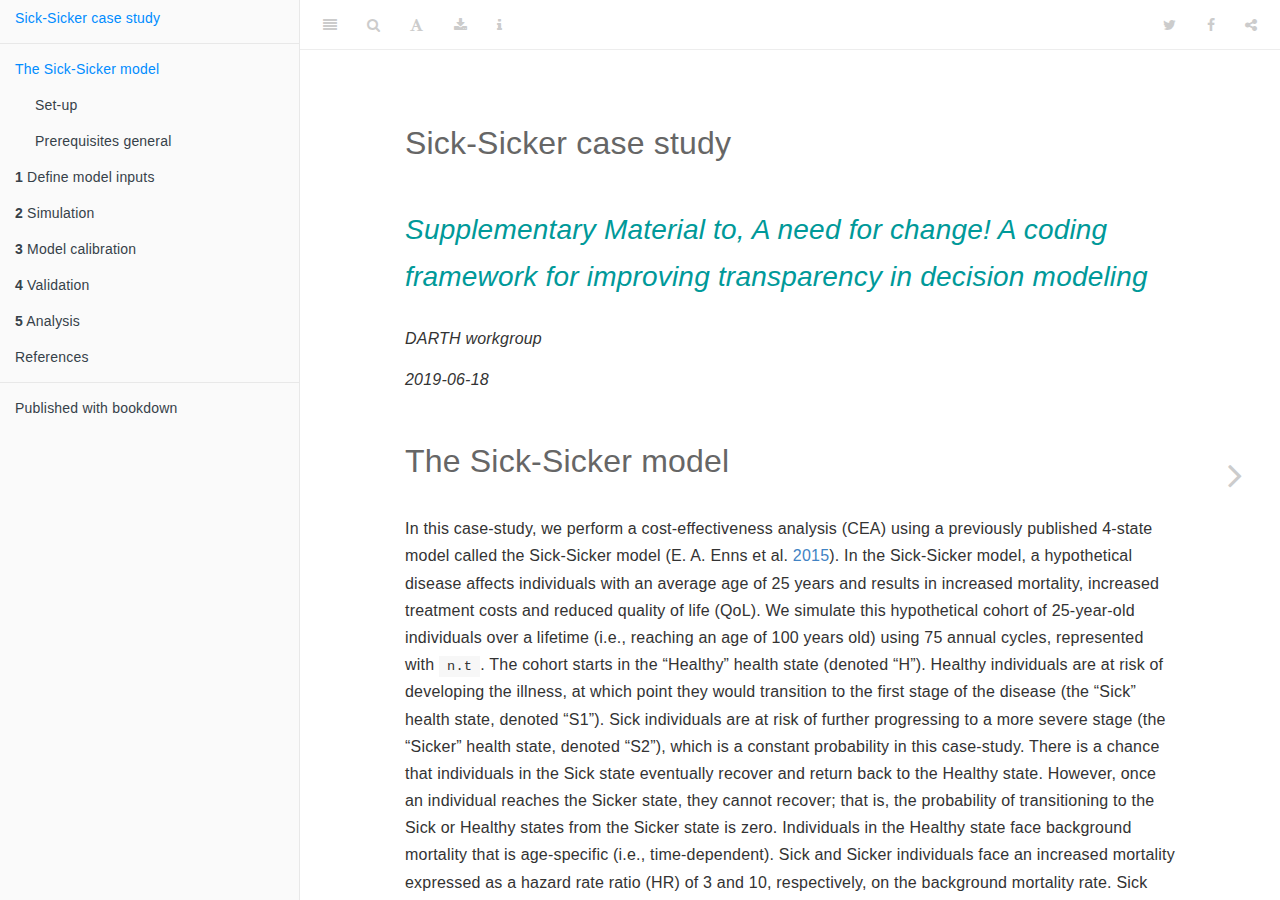
==== report/_book/index.html @ 34ab14c0 "Create a bookdown of the sick-sicker case example" ====
<!DOCTYPE html>
<html xmlns="http://www.w3.org/1999/xhtml" lang="" xml:lang="">
<head>

  <meta charset="utf-8" />
  <meta http-equiv="X-UA-Compatible" content="IE=edge" />
  <title>Sick-Sicker case study</title>
  <meta name="description" content="Sick-Sicker case study" />
  <meta name="generator" content="bookdown 0.11 and GitBook 2.6.7" />

  <meta property="og:title" content="Sick-Sicker case study" />
  <meta property="og:type" content="book" />
  
  
  
  

  <meta name="twitter:card" content="summary" />
  <meta name="twitter:title" content="Sick-Sicker case study" />
  
  
  

<meta name="author" content="DARTH workgroup" />


<meta name="date" content="2019-06-18" />

  <meta name="viewport" content="width=device-width, initial-scale=1" />
  <meta name="apple-mobile-web-app-capable" content="yes" />
  <meta name="apple-mobile-web-app-status-bar-style" content="black" />
  
  

<link rel="next" href="model.html">
<script src="libs/jquery-2.2.3/jquery.min.js"></script>
<link href="libs/gitbook-2.6.7/css/style.css" rel="stylesheet" />
<link href="libs/gitbook-2.6.7/css/plugin-table.css" rel="stylesheet" />
<link href="libs/gitbook-2.6.7/css/plugin-bookdown.css" rel="stylesheet" />
<link href="libs/gitbook-2.6.7/css/plugin-highlight.css" rel="stylesheet" />
<link href="libs/gitbook-2.6.7/css/plugin-search.css" rel="stylesheet" />
<link href="libs/gitbook-2.6.7/css/plugin-fontsettings.css" rel="stylesheet" />









<style type="text/css">
div.sourceCode { overflow-x: auto; }
table.sourceCode, tr.sourceCode, td.lineNumbers, td.sourceCode {
  margin: 0; padding: 0; vertical-align: baseline; border: none; }
table.sourceCode { width: 100%; line-height: 100%; }
td.lineNumbers { text-align: right; padding-right: 4px; padding-left: 4px; color: #aaaaaa; border-right: 1px solid #aaaaaa; }
td.sourceCode { padding-left: 5px; }
code > span.kw { color: #007020; font-weight: bold; } /* Keyword */
code > span.dt { color: #902000; } /* DataType */
code > span.dv { color: #40a070; } /* DecVal */
code > span.bn { color: #40a070; } /* BaseN */
code > span.fl { color: #40a070; } /* Float */
code > span.ch { color: #4070a0; } /* Char */
code > span.st { color: #4070a0; } /* String */
code > span.co { color: #60a0b0; font-style: italic; } /* Comment */
code > span.ot { color: #007020; } /* Other */
code > span.al { color: #ff0000; font-weight: bold; } /* Alert */
code > span.fu { color: #06287e; } /* Function */
code > span.er { color: #ff0000; font-weight: bold; } /* Error */
code > span.wa { color: #60a0b0; font-weight: bold; font-style: italic; } /* Warning */
code > span.cn { color: #880000; } /* Constant */
code > span.sc { color: #4070a0; } /* SpecialChar */
code > span.vs { color: #4070a0; } /* VerbatimString */
code > span.ss { color: #bb6688; } /* SpecialString */
code > span.im { } /* Import */
code > span.va { color: #19177c; } /* Variable */
code > span.cf { color: #007020; font-weight: bold; } /* ControlFlow */
code > span.op { color: #666666; } /* Operator */
code > span.bu { } /* BuiltIn */
code > span.ex { } /* Extension */
code > span.pp { color: #bc7a00; } /* Preprocessor */
code > span.at { color: #7d9029; } /* Attribute */
code > span.do { color: #ba2121; font-style: italic; } /* Documentation */
code > span.an { color: #60a0b0; font-weight: bold; font-style: italic; } /* Annotation */
code > span.cv { color: #60a0b0; font-weight: bold; font-style: italic; } /* CommentVar */
code > span.in { color: #60a0b0; font-weight: bold; font-style: italic; } /* Information */
</style>

<link rel="stylesheet" href="darth.css" type="text/css" />
</head>

<body>



  <div class="book without-animation with-summary font-size-2 font-family-1" data-basepath=".">

    <div class="book-summary">
      <nav role="navigation">

<ul class="summary">
<li><a href="./">Sick-Sicker case study</a></li>

<li class="divider"></li>
<li class="chapter" data-level="" data-path="index.html"><a href="index.html"><i class="fa fa-check"></i>The Sick-Sicker model</a><ul>
<li class="chapter" data-level="" data-path="index.html"><a href="index.html#set-up"><i class="fa fa-check"></i>Set-up</a></li>
<li class="chapter" data-level="" data-path="index.html"><a href="index.html#prerequisites-general"><i class="fa fa-check"></i>Prerequisites general</a></li>
</ul></li>
<li class="chapter" data-level="1" data-path="model.html"><a href="model.html"><i class="fa fa-check"></i><b>1</b> Define model inputs</a></li>
<li class="chapter" data-level="2" data-path="simulation.html"><a href="simulation.html"><i class="fa fa-check"></i><b>2</b> Simulation</a></li>
<li class="chapter" data-level="3" data-path="calibration.html"><a href="calibration.html"><i class="fa fa-check"></i><b>3</b> Model calibration</a></li>
<li class="chapter" data-level="4" data-path="validation.html"><a href="validation.html"><i class="fa fa-check"></i><b>4</b> Validation</a></li>
<li class="chapter" data-level="5" data-path="analysis.html"><a href="analysis.html"><i class="fa fa-check"></i><b>5</b> Analysis</a></li>
<li class="chapter" data-level="" data-path="references.html"><a href="references.html"><i class="fa fa-check"></i>References</a></li>
<li class="divider"></li>
<li><a href="https://github.com/rstudio/bookdown" target="blank">Published with bookdown</a></li>

</ul>

      </nav>
    </div>

    <div class="book-body">
      <div class="body-inner">
        <div class="book-header" role="navigation">
          <h1>
            <i class="fa fa-circle-o-notch fa-spin"></i><a href="./">Sick-Sicker case study</a>
          </h1>
        </div>

        <div class="page-wrapper" tabindex="-1" role="main">
          <div class="page-inner">

            <section class="normal" id="section-">
<div id="header">
<h1 class="title">Sick-Sicker case study</h1>
<h2 class="subtitle"><em>Supplementary Material to, A need for change! A coding framework for improving transparency in decision modeling</em></h2>
<p class="author"><em>DARTH workgroup</em></p>
<p class="date"><em>2019-06-18</em></p>
</div>
<div id="the-sick-sicker-model" class="section level1 unnumbered">
<h1>The Sick-Sicker model</h1>
<p>In this case-study, we perform a cost-effectiveness analysis (CEA) using a previously published 4-state model called the Sick-Sicker model <span class="citation">(E. A. Enns et al. <a href="#ref-Enns2015">2015</a>)</span>. In the Sick-Sicker model, a hypothetical disease affects individuals with an average age of 25 years and results in increased mortality, increased treatment costs and reduced quality of life (QoL). We simulate this hypothetical cohort of 25-year-old individuals over a lifetime (i.e., reaching an age of 100 years old) using 75 annual cycles, represented with <code>n.t</code>. The cohort starts in the “Healthy” health state (denoted “H”). Healthy individuals are at risk of developing the illness, at which point they would transition to the first stage of the disease (the “Sick” health state, denoted “S1”). Sick individuals are at risk of further progressing to a more severe stage (the “Sicker” health state, denoted “S2”), which is a constant probability in this case-study. There is a chance that individuals in the Sick state eventually recover and return back to the Healthy state. However, once an individual reaches the Sicker state, they cannot recover; that is, the probability of transitioning to the Sick or Healthy states from the Sicker state is zero. Individuals in the Healthy state face background mortality that is age-specific (i.e., time-dependent). Sick and Sicker individuals face an increased mortality expressed as a hazard rate ratio (HR) of 3 and 10, respectively, on the background mortality rate. Sick and Sicker individuals also experience increased health care costs and reduced QoL compared to healthy individuals. Once simulated individuals die, they transition to the “Dead” state (denoted “D”), where they remain. Figure  shows the state-transition diagram of the Sick-Sicker model. The evolution of the cohort is simulated in one-year discrete-time cycles. Both costs and quality-adjusted life years (QALYs) are discounted at an annual rate of 3%.</p>
<div class="figure">
<img src="figs/Sick-Sicker%20figure.png" alt="State-transition diagram of the Sick-Sicker model. Healthy individuals can get Sick, die or stay healthy. Sick individuals can recover, transitioning back to healthy, can die, or stay sick. Once individuals are Sicker, they stay Sicker until they die. " />
<p class="caption">State-transition diagram of the Sick-Sicker model. Healthy individuals can get Sick, die or stay healthy. Sick individuals can recover, transitioning back to healthy, can die, or stay sick. Once individuals are Sicker, they stay Sicker until they die. </p>
</div>
<p>Two alternative strategies exist for this hypothetical disease: a no-treatment and a treatment strategy. Under the treatment strategy, Sick and Sicker individuals receive treatment and continue doing so until they recover or die. The cost of the treatment is additional to the cost of being Sick or Sicker for one year. The treatment improves QoL for those individuals who are Sick but has no effect on the QoL of those who are sicker. To evaluate these two alternative strategies, we perform a CEA.</p>
<p>We assume that most of the parameters of the Sick-Sicker model and their uncertainty have been previously estimated and are known to the analyst. However, while we can identify those who are afflicted with the illness through obvious symptoms, we can not easily distinguish those in the Sick state from the those in the Sicker state. Thus, we can not directly estimate state-specific mortality hazard rate ratios, nor do we know the transition probability of progressing from Sick to Sicker. Therefore, we calibrate the model to different epidemiological data. We internally validated the calibrated model by comparing the predicted outputs from the model evaluated at the calibrated parameters against the calibration targets <span class="citation">(Eddy et al. <a href="#ref-Eddy2012">2012</a>, <span class="citation">Goldhaber-Fiebert, Stout, and Goldie (<a href="#ref-Goldhaber_Fiebert2010">2010</a>)</span>)</span>.</p>
<p>As part of the CEA, we conducted different deterministic sensitivity analysis (SA), including one-way and two-way SA, and tornado plots. To quantify the effect of parameter uncertainty on decision uncertainty, we conducted a probabilistic sensitivity analysis (PSA) and reported our uncertainty analysis results with a cost-effectiveness acceptability curve (CEAC), cost-effectiveness acceptability frontier (CEAF) and expected loss curves (ELC) <span class="citation">(Alarid-Escudero et al. <a href="#ref-Alarid-Escudero2019">2019</a>)</span>. We also conducted a value of information (VOI) analysis to determine whether potential future research is needed to reduce parameter uncertainty. All steps of the CEA will be described using the different components of the framework.</p>
<div id="set-up" class="section level2 unnumbered">
<h2>Set-up</h2>
<p>This report is a supplementary material meant to guide you through the <code>R</code> code of a fully functional decision model to showcase the framework described by the Decision Analysis in R for Technologies in Health (DARTH) workgroup in the manuscript <em>A need for change! A coding framework for improving transparency in decision modeling</em>. The code of this analysis can be downloaded from GitHub (<a href="https://github.com/DARTH-git/Decision-Modeling-Framework" class="uri">https://github.com/DARTH-git/Decision-Modeling-Framework</a>). We recommend downloading the case-study files as a single .zip file containing all directories. Unzip the folder and save to your desired directory. The framework is divided into different directories, described in Table 1, that could be accessed from the RStudio project <em>Decision-Modeling-Framework.Rproj</em>. In this framework, you will find multiple directories as described in Table 1 of the main manuscript. We refer to the directory names of this framework and scripts stored in these directories using <em>italic</em> style. This report is created with Markdown and is located in the <em>reports</em> directory of the framework. The figures for the case-study can be found in the <em>figs</em> directory, data required to conduct some of the analyses of the different components are in the <em>data</em> directory and the <code>R</code> scripts with functions, are located in the <em>functions</em> directory. The main <code>R</code> scripts that conduct the analyses of the different components of the framework are stored in the <code>R</code> directory. In this document we do not show all the <code>R</code> code we refer to. Therefore, it is important to follow along while reading this document. To make sure you have all the required packages needed to run all the code, first install all the required packages by running the <em>00_general-setup.R</em> script in the <code>R</code> directory.</p>
<div class="sourceCode"><pre class="sourceCode r"><code class="sourceCode r"><span class="kw">source</span>(<span class="st">&quot;R/app0_packages-setup.R&quot;</span>)</code></pre></div>
</div>
<div id="prerequisites-general" class="section level2 unnumbered">
<h2>Prerequisites general</h2>
<p>The book describing our Sick-Sicker case study is written in Markdown. More about books written in Markdown can be found on this website: <a href="https://bookdown.org/yihui/bookdown/" class="uri">https://bookdown.org/yihui/bookdown/</a>. When you like to generate the book yourself using Markdown you need to install the <code>bookdown</code> package from CRAN or Github:</p>
<div class="sourceCode"><pre class="sourceCode r"><code class="sourceCode r"><span class="kw">install.packages</span>(<span class="st">&quot;bookdown&quot;</span>)
<span class="co"># or the development version</span>
<span class="co"># devtools::install_github(&quot;rstudio/bookdown&quot;)</span></code></pre></div>
<p>To compile this example to PDF, you need XeLaTeX. You are recommended to install TinyTeX (which includes XeLaTeX): <a href="https://yihui.name/tinytex/" class="uri">https://yihui.name/tinytex/</a>.</p>
<div class="sourceCode"><pre class="sourceCode r"><code class="sourceCode r"><span class="co"># automatically create a bib database for R packages</span>
knitr<span class="op">::</span><span class="kw">write_bib</span>(<span class="kw">c</span>(
  <span class="kw">.packages</span>(), <span class="st">&#39;bookdown&#39;</span>, <span class="st">&#39;knitr&#39;</span>, <span class="st">&#39;rmarkdown&#39;</span>, <span class="st">&#39;dplyr&#39;</span>, <span class="st">&#39;truncnorm&#39;</span>, 
                           <span class="st">&#39;lhs&#39;</span>, <span class="st">&#39;IMIS&#39;</span>, <span class="st">&#39;matrixStats&#39;</span>,
                           <span class="st">&#39;plotrix&#39;</span>, <span class="st">&#39;psych&#39;</span>, <span class="st">&quot;survival&quot;</span>,
                           <span class="st">&quot;scatterplot3d&quot;</span>, <span class="st">&quot;reshape2&quot;</span>,
                           <span class="st">&quot;BiocManager&quot;</span>, <span class="st">&quot;devtools&quot;</span>,
                           <span class="st">&quot;shiny&quot;</span>, <span class="st">&quot;rstudioapi&quot;</span>, <span class="st">&#39;nlme&#39;</span>
), <span class="st">&#39;packages.bib&#39;</span>)</code></pre></div>

</div>
</div>
<h3>References</h3>
<div id="refs" class="references">
<div id="ref-Alarid-Escudero2019">
<p>Alarid-Escudero, F, EA. Enns, KM. Kuntz, TL. Michaud, and H Jalal. 2019. “‘Time Traveling Is Just Too Dangerous’ But Some Methods Are Worth Revisiting: The Advantages of Expected Loss Curves Over Cost-Effectiveness Acceptability Curves and Frontier.” <em>Value in Health</em> In Press.</p>
</div>
<div id="ref-Eddy2012">
<p>Eddy, David M., William Hollingworth, J. Jaime Caro, Joel Tsevat, Kathryn M. McDonald, and John B. Wong. 2012. “Model transparency and validation: A report of the ISPOR-SMDM modeling good research practices task force-7.” <em>Medical Decision Making</em> 32 (5): 733–43. doi:<a href="https://doi.org/10.1177/0272989X12454579">10.1177/0272989X12454579</a>.</p>
</div>
<div id="ref-Enns2015">
<p>Enns, E A, L E Cipriano, C T Simons, and C Y Kong. 2015. “Identifying Best-Fitting Inputs in Health-Economic Model Calibration: A Pareto Frontier Approach.” <em>Medical Decision Making</em> 35 (2): 170–82. doi:<a href="https://doi.org/10.1177/0272989X14528382">10.1177/0272989X14528382</a>.</p>
</div>
<div id="ref-Goldhaber_Fiebert2010">
<p>Goldhaber-Fiebert, JD, NK Stout, and SJ Goldie. 2010. “Empirically evaluating decision-analytic models.” <em>Value in Health</em> 13 (5): 667–74. doi:<a href="https://doi.org/10.1111/j.1524-4733.2010.00698.x">10.1111/j.1524-4733.2010.00698.x</a>.</p>
</div>
</div>
            </section>

          </div>
        </div>
      </div>

<a href="model.html" class="navigation navigation-next navigation-unique" aria-label="Next page"><i class="fa fa-angle-right"></i></a>
    </div>
  </div>
<script src="libs/gitbook-2.6.7/js/app.min.js"></script>
<script src="libs/gitbook-2.6.7/js/lunr.js"></script>
<script src="libs/gitbook-2.6.7/js/plugin-search.js"></script>
<script src="libs/gitbook-2.6.7/js/plugin-sharing.js"></script>
<script src="libs/gitbook-2.6.7/js/plugin-fontsettings.js"></script>
<script src="libs/gitbook-2.6.7/js/plugin-bookdown.js"></script>
<script src="libs/gitbook-2.6.7/js/jquery.highlight.js"></script>
<script>
gitbook.require(["gitbook"], function(gitbook) {
gitbook.start({
"sharing": {
"github": false,
"facebook": true,
"twitter": true,
"google": false,
"linkedin": false,
"weibo": false,
"instapaper": false,
"vk": false,
"all": ["facebook", "google", "twitter", "linkedin", "weibo", "instapaper"]
},
"fontsettings": {
"theme": "white",
"family": "sans",
"size": 2
},
"edit": {
"link": null,
"text": null
},
"history": {
"link": null,
"text": null
},
"download": ["Framework.pdf", "Framework.epub"],
"toc": {
"collapse": "subsection"
}
});
});
</script>

</body>

</html>
---- report/_book/libs/gitbook-2.6.7/css/style.css ----
/*! normalize.css v2.1.0 | MIT License | git.io/normalize */img,legend{border:0}*,.fa{-webkit-font-smoothing:antialiased}.fa-ul>li,sub,sup{position:relative}.book .book-body .page-wrapper .page-inner section.normal hr:after,.book-langs-index .inner .languages:after,.buttons:after,.dropdown-menu .buttons:after{clear:both}body,html{-ms-text-size-adjust:100%;-webkit-text-size-adjust:100%}article,aside,details,figcaption,figure,footer,header,hgroup,main,nav,section,summary{display:block}audio,canvas,video{display:inline-block}.hidden,[hidden]{display:none}audio:not([controls]){display:none;height:0}html{font-family:sans-serif}body,figure{margin:0}a:focus{outline:dotted thin}a:active,a:hover{outline:0}h1{font-size:2em;margin:.67em 0}abbr[title]{border-bottom:1px dotted}b,strong{font-weight:700}dfn{font-style:italic}hr{-moz-box-sizing:content-box;box-sizing:content-box;height:0}mark{background:#ff0;color:#000}code,kbd,pre,samp{font-family:monospace,serif;font-size:1em}pre{white-space:pre-wrap}q{quotes:"\201C" "\201D" "\2018" "\2019"}small{font-size:80%}sub,sup{font-size:75%;line-height:0;vertical-align:baseline}sup{top:-.5em}sub{bottom:-.25em}svg:not(:root){overflow:hidden}fieldset{border:1px solid silver;margin:0 2px;padding:.35em .625em .75em}legend{padding:0}button,input,select,textarea{font-family:inherit;font-size:100%;margin:0}button,input{line-height:normal}button,select{text-transform:none}button,html input[type=button],input[type=reset],input[type=submit]{-webkit-appearance:button;cursor:pointer}button[disabled],html input[disabled]{cursor:default}input[type=checkbox],input[type=radio]{box-sizing:border-box;padding:0}input[type=search]{-webkit-appearance:textfield;-moz-box-sizing:content-box;-webkit-box-sizing:content-box;box-sizing:content-box}input[type=search]::-webkit-search-cancel-button{margin-right:10px;}button::-moz-focus-inner,input::-moz-focus-inner{border:0;padding:0}textarea{overflow:auto;vertical-align:top}table{border-collapse:collapse;border-spacing:0}/*!
 * Preboot v2
 *
 * Open sourced under MIT license by @mdo.
 * Some variables and mixins from Bootstrap (Apache 2 license).
 */.link-inherit,.link-inherit:focus,.link-inherit:hover{color:inherit}.fa,.fa-stack{display:inline-block}/*!
 *  Font Awesome 4.1.0 by @davegandy - http://fontawesome.io - @fontawesome
 *  License - http://fontawesome.io/license (Font: SIL OFL 1.1, CSS: MIT License)
 */@font-face{font-family:FontAwesome;src:url(./fontawesome/fontawesome-webfont.ttf?v=4.1.0) format('truetype');font-weight:400;font-style:normal}.fa{font-family:FontAwesome;font-style:normal;font-weight:400;line-height:1;-moz-osx-font-smoothing:grayscale}.book .book-header,.book .book-summary{font-family:"Helvetica Neue",Helvetica,Arial,sans-serif}.fa-lg{font-size:1.33333333em;line-height:.75em;vertical-align:-15%}.fa-2x{font-size:2em}.fa-3x{font-size:3em}.fa-4x{font-size:4em}.fa-5x{font-size:5em}.fa-fw{width:1.28571429em;text-align:center}.fa-ul{padding-left:0;margin-left:2.14285714em;list-style-type:none}.fa-li{position:absolute;left:-2.14285714em;width:2.14285714em;top:.14285714em;text-align:center}.fa-li.fa-lg{left:-1.85714286em}.fa-border{padding:.2em .25em .15em;border:.08em solid #eee;border-radius:.1em}.pull-right{float:right}.pull-left{float:left}.fa.pull-left{margin-right:.3em}.fa.pull-right{margin-left:.3em}.fa-spin{-webkit-animation:spin 2s infinite linear;-moz-animation:spin 2s infinite linear;-o-animation:spin 2s infinite linear;animation:spin 2s infinite linear}@-moz-keyframes spin{0%{-moz-transform:rotate(0)}100%{-moz-transform:rotate(359deg)}}@-webkit-keyframes spin{0%{-webkit-transform:rotate(0)}100%{-webkit-transform:rotate(359deg)}}@-o-keyframes spin{0%{-o-transform:rotate(0)}100%{-o-transform:rotate(359deg)}}@keyframes spin{0%{-webkit-transform:rotate(0);transform:rotate(0)}100%{-webkit-transform:rotate(359deg);transform:rotate(359deg)}}.fa-rotate-90{filter:progid:DXImageTransform.Microsoft.BasicImage(rotation=1);-webkit-transform:rotate(90deg);-moz-transform:rotate(90deg);-ms-transform:rotate(90deg);-o-transform:rotate(90deg);transform:rotate(90deg)}.fa-rotate-180{filter:progid:DXImageTransform.Microsoft.BasicImage(rotation=2);-webkit-transform:rotate(180deg);-moz-transform:rotate(180deg);-ms-transform:rotate(180deg);-o-transform:rotate(180deg);transform:rotate(180deg)}.fa-rotate-270{filter:progid:DXImageTransform.Microsoft.BasicImage(rotation=3);-webkit-transform:rotate(270deg);-moz-transform:rotate(270deg);-ms-transform:rotate(270deg);-o-transform:rotate(270deg);transform:rotate(270deg)}.fa-flip-horizontal{filter:progid:DXImageTransform.Microsoft.BasicImage(rotation=0, mirror=1);-webkit-transform:scale(-1,1);-moz-transform:scale(-1,1);-ms-transform:scale(-1,1);-o-transform:scale(-1,1);transform:scale(-1,1)}.fa-flip-vertical{filter:progid:DXImageTransform.Microsoft.BasicImage(rotation=2, mirror=1);-webkit-transform:scale(1,-1);-moz-transform:scale(1,-1);-ms-transform:scale(1,-1);-o-transform:scale(1,-1);transform:scale(1,-1)}.fa-stack{position:relative;width:2em;height:2em;line-height:2em;vertical-align:middle}.fa-stack-1x,.fa-stack-2x{position:absolute;left:0;width:100%;text-align:center}.fa-stack-1x{line-height:inherit}.fa-stack-2x{font-size:2em}.fa-inverse{color:#fff}.fa-glass:before{content:"\f000"}.fa-music:before{content:"\f001"}.fa-search:before{content:"\f002"}.fa-envelope-o:before{content:"\f003"}.fa-heart:before{content:"\f004"}.fa-star:before{content:"\f005"}.fa-star-o:before{content:"\f006"}.fa-user:before{content:"\f007"}.fa-film:before{content:"\f008"}.fa-th-large:before{content:"\f009"}.fa-th:before{content:"\f00a"}.fa-th-list:before{content:"\f00b"}.fa-check:before{content:"\f00c"}.fa-times:before{content:"\f00d"}.fa-search-plus:before{content:"\f00e"}.fa-search-minus:before{content:"\f010"}.fa-power-off:before{content:"\f011"}.fa-signal:before{content:"\f012"}.fa-cog:before,.fa-gear:before{content:"\f013"}.fa-trash-o:before{content:"\f014"}.fa-home:before{content:"\f015"}.fa-file-o:before{content:"\f016"}.fa-clock-o:before{content:"\f017"}.fa-road:before{content:"\f018"}.fa-download:before{content:"\f019"}.fa-arrow-circle-o-down:before{content:"\f01a"}.fa-arrow-circle-o-up:before{content:"\f01b"}.fa-inbox:before{content:"\f01c"}.fa-play-circle-o:before{content:"\f01d"}.fa-repeat:before,.fa-rotate-right:before{content:"\f01e"}.fa-refresh:before{content:"\f021"}.fa-list-alt:before{content:"\f022"}.fa-lock:before{content:"\f023"}.fa-flag:before{content:"\f024"}.fa-headphones:before{content:"\f025"}.fa-volume-off:before{content:"\f026"}.fa-volume-down:before{content:"\f027"}.fa-volume-up:before{content:"\f028"}.fa-qrcode:before{content:"\f029"}.fa-barcode:before{content:"\f02a"}.fa-tag:before{content:"\f02b"}.fa-tags:before{content:"\f02c"}.fa-book:before{content:"\f02d"}.fa-bookmark:before{content:"\f02e"}.fa-print:before{content:"\f02f"}.fa-camera:before{content:"\f030"}.fa-font:before{content:"\f031"}.fa-bold:before{content:"\f032"}.fa-italic:before{content:"\f033"}.fa-text-height:before{content:"\f034"}.fa-text-width:before{content:"\f035"}.fa-align-left:before{content:"\f036"}.fa-align-center:before{content:"\f037"}.fa-align-right:before{content:"\f038"}.fa-align-justify:before{content:"\f039"}.fa-list:before{content:"\f03a"}.fa-dedent:before,.fa-outdent:before{content:"\f03b"}.fa-indent:before{content:"\f03c"}.fa-video-camera:before{content:"\f03d"}.fa-image:before,.fa-photo:before,.fa-picture-o:before{content:"\f03e"}.fa-pencil:before{content:"\f040"}.fa-map-marker:before{content:"\f041"}.fa-adjust:before{content:"\f042"}.fa-tint:before{content:"\f043"}.fa-edit:before,.fa-pencil-square-o:before{content:"\f044"}.fa-share-square-o:before{content:"\f045"}.fa-check-square-o:before{content:"\f046"}.fa-arrows:before{content:"\f047"}.fa-step-backward:before{content:"\f048"}.fa-fast-backward:before{content:"\f049"}.fa-backward:before{content:"\f04a"}.fa-play:before{content:"\f04b"}.fa-pause:before{content:"\f04c"}.fa-stop:before{content:"\f04d"}.fa-forward:before{content:"\f04e"}.fa-fast-forward:before{content:"\f050"}.fa-step-forward:before{content:"\f051"}.fa-eject:before{content:"\f052"}.fa-chevron-left:before{content:"\f053"}.fa-chevron-right:before{content:"\f054"}.fa-plus-circle:before{content:"\f055"}.fa-minus-circle:before{content:"\f056"}.fa-times-circle:before{content:"\f057"}.fa-check-circle:before{content:"\f058"}.fa-question-circle:before{content:"\f059"}.fa-info-circle:before{content:"\f05a"}.fa-crosshairs:before{content:"\f05b"}.fa-times-circle-o:before{content:"\f05c"}.fa-check-circle-o:before{content:"\f05d"}.fa-ban:before{content:"\f05e"}.fa-arrow-left:before{content:"\f060"}.fa-arrow-right:before{content:"\f061"}.fa-arrow-up:before{content:"\f062"}.fa-arrow-down:before{content:"\f063"}.fa-mail-forward:before,.fa-share:before{content:"\f064"}.fa-expand:before{content:"\f065"}.fa-compress:before{content:"\f066"}.fa-plus:before{content:"\f067"}.fa-minus:before{content:"\f068"}.fa-asterisk:before{content:"\f069"}.fa-exclamation-circle:before{content:"\f06a"}.fa-gift:before{content:"\f06b"}.fa-leaf:before{content:"\f06c"}.fa-fire:before{content:"\f06d"}.fa-eye:before{content:"\f06e"}.fa-eye-slash:before{content:"\f070"}.fa-exclamation-triangle:before,.fa-warning:before{content:"\f071"}.fa-plane:before{content:"\f072"}.fa-calendar:before{content:"\f073"}.fa-random:before{content:"\f074"}.fa-comment:before{content:"\f075"}.fa-magnet:before{content:"\f076"}.fa-chevron-up:before{content:"\f077"}.fa-chevron-down:before{content:"\f078"}.fa-retweet:before{content:"\f079"}.fa-shopping-cart:before{content:"\f07a"}.fa-folder:before{content:"\f07b"}.fa-folder-open:before{content:"\f07c"}.fa-arrows-v:before{content:"\f07d"}.fa-arrows-h:before{content:"\f07e"}.fa-bar-chart-o:before{content:"\f080"}.fa-twitter-square:before{content:"\f081"}.fa-facebook-square:before{content:"\f082"}.fa-camera-retro:before{content:"\f083"}.fa-key:before{content:"\f084"}.fa-cogs:before,.fa-gears:before{content:"\f085"}.fa-comments:before{content:"\f086"}.fa-thumbs-o-up:before{content:"\f087"}.fa-thumbs-o-down:before{content:"\f088"}.fa-star-half:before{content:"\f089"}.fa-heart-o:before{content:"\f08a"}.fa-sign-out:before{content:"\f08b"}.fa-linkedin-square:before{content:"\f08c"}.fa-thumb-tack:before{content:"\f08d"}.fa-external-link:before{content:"\f08e"}.fa-sign-in:before{content:"\f090"}.fa-trophy:before{content:"\f091"}.fa-github-square:before{content:"\f092"}.fa-upload:before{content:"\f093"}.fa-lemon-o:before{content:"\f094"}.fa-phone:before{content:"\f095"}.fa-square-o:before{content:"\f096"}.fa-bookmark-o:before{content:"\f097"}.fa-phone-square:before{content:"\f098"}.fa-twitter:before{content:"\f099"}.fa-facebook:before{content:"\f09a"}.fa-github:before{content:"\f09b"}.fa-unlock:before{content:"\f09c"}.fa-credit-card:before{content:"\f09d"}.fa-rss:before{content:"\f09e"}.fa-hdd-o:before{content:"\f0a0"}.fa-bullhorn:before{content:"\f0a1"}.fa-bell:before{content:"\f0f3"}.fa-certificate:before{content:"\f0a3"}.fa-hand-o-right:before{content:"\f0a4"}.fa-hand-o-left:before{content:"\f0a5"}.fa-hand-o-up:before{content:"\f0a6"}.fa-hand-o-down:before{content:"\f0a7"}.fa-arrow-circle-left:before{content:"\f0a8"}.fa-arrow-circle-right:before{content:"\f0a9"}.fa-arrow-circle-up:before{content:"\f0aa"}.fa-arrow-circle-down:before{content:"\f0ab"}.fa-globe:before{content:"\f0ac"}.fa-wrench:before{content:"\f0ad"}.fa-tasks:before{content:"\f0ae"}.fa-filter:before{content:"\f0b0"}.fa-briefcase:before{content:"\f0b1"}.fa-arrows-alt:before{content:"\f0b2"}.fa-group:before,.fa-users:before{content:"\f0c0"}.fa-chain:before,.fa-link:before{content:"\f0c1"}.fa-cloud:before{content:"\f0c2"}.fa-flask:before{content:"\f0c3"}.fa-cut:before,.fa-scissors:before{content:"\f0c4"}.fa-copy:before,.fa-files-o:before{content:"\f0c5"}.fa-paperclip:before{content:"\f0c6"}.fa-floppy-o:before,.fa-save:before{content:"\f0c7"}.fa-square:before{content:"\f0c8"}.fa-bars:before,.fa-navicon:before,.fa-reorder:before{content:"\f0c9"}.fa-list-ul:before{content:"\f0ca"}.fa-list-ol:before{content:"\f0cb"}.fa-strikethrough:before{content:"\f0cc"}.fa-underline:before{content:"\f0cd"}.fa-table:before{content:"\f0ce"}.fa-magic:before{content:"\f0d0"}.fa-truck:before{content:"\f0d1"}.fa-pinterest:before{content:"\f0d2"}.fa-pinterest-square:before{content:"\f0d3"}.fa-google-plus-square:before{content:"\f0d4"}.fa-google-plus:before{content:"\f0d5"}.fa-money:before{content:"\f0d6"}.fa-caret-down:before{content:"\f0d7"}.fa-caret-up:before{content:"\f0d8"}.fa-caret-left:before{content:"\f0d9"}.fa-caret-right:before{content:"\f0da"}.fa-columns:before{content:"\f0db"}.fa-sort:before,.fa-unsorted:before{content:"\f0dc"}.fa-sort-desc:before,.fa-sort-down:before{content:"\f0dd"}.fa-sort-asc:before,.fa-sort-up:before{content:"\f0de"}.fa-envelope:before{content:"\f0e0"}.fa-linkedin:before{content:"\f0e1"}.fa-rotate-left:before,.fa-undo:before{content:"\f0e2"}.fa-gavel:before,.fa-legal:before{content:"\f0e3"}.fa-dashboard:before,.fa-tachometer:before{content:"\f0e4"}.fa-comment-o:before{content:"\f0e5"}.fa-comments-o:before{content:"\f0e6"}.fa-bolt:before,.fa-flash:before{content:"\f0e7"}.fa-sitemap:before{content:"\f0e8"}.fa-umbrella:before{content:"\f0e9"}.fa-clipboard:before,.fa-paste:before{content:"\f0ea"}.fa-lightbulb-o:before{content:"\f0eb"}.fa-exchange:before{content:"\f0ec"}.fa-cloud-download:before{content:"\f0ed"}.fa-cloud-upload:before{content:"\f0ee"}.fa-user-md:before{content:"\f0f0"}.fa-stethoscope:before{content:"\f0f1"}.fa-suitcase:before{content:"\f0f2"}.fa-bell-o:before{content:"\f0a2"}.fa-coffee:before{content:"\f0f4"}.fa-cutlery:before{content:"\f0f5"}.fa-file-text-o:before{content:"\f0f6"}.fa-building-o:before{content:"\f0f7"}.fa-hospital-o:before{content:"\f0f8"}.fa-ambulance:before{content:"\f0f9"}.fa-medkit:before{content:"\f0fa"}.fa-fighter-jet:before{content:"\f0fb"}.fa-beer:before{content:"\f0fc"}.fa-h-square:before{content:"\f0fd"}.fa-plus-square:before{content:"\f0fe"}.fa-angle-double-left:before{content:"\f100"}.fa-angle-double-right:before{content:"\f101"}.fa-angle-double-up:before{content:"\f102"}.fa-angle-double-down:before{content:"\f103"}.fa-angle-left:before{content:"\f104"}.fa-angle-right:before{content:"\f105"}.fa-angle-up:before{content:"\f106"}.fa-angle-down:before{content:"\f107"}.fa-desktop:before{content:"\f108"}.fa-laptop:before{content:"\f109"}.fa-tablet:before{content:"\f10a"}.fa-mobile-phone:before,.fa-mobile:before{content:"\f10b"}.fa-circle-o:before{content:"\f10c"}.fa-quote-left:before{content:"\f10d"}.fa-quote-right:before{content:"\f10e"}.fa-spinner:before{content:"\f110"}.fa-circle:before{content:"\f111"}.fa-mail-reply:before,.fa-reply:before{content:"\f112"}.fa-github-alt:before{content:"\f113"}.fa-folder-o:before{content:"\f114"}.fa-folder-open-o:before{content:"\f115"}.fa-smile-o:before{content:"\f118"}.fa-frown-o:before{content:"\f119"}.fa-meh-o:before{content:"\f11a"}.fa-gamepad:before{content:"\f11b"}.fa-keyboard-o:before{content:"\f11c"}.fa-flag-o:before{content:"\f11d"}.fa-flag-checkered:before{content:"\f11e"}.fa-terminal:before{content:"\f120"}.fa-code:before{content:"\f121"}.fa-mail-reply-all:before,.fa-reply-all:before{content:"\f122"}.fa-star-half-empty:before,.fa-star-half-full:before,.fa-star-half-o:before{content:"\f123"}.fa-location-arrow:before{content:"\f124"}.fa-crop:before{content:"\f125"}.fa-code-fork:before{content:"\f126"}.fa-chain-broken:before,.fa-unlink:before{content:"\f127"}.fa-question:before{content:"\f128"}.fa-info:before{content:"\f129"}.fa-exclamation:before{content:"\f12a"}.fa-superscript:before{content:"\f12b"}.fa-subscript:before{content:"\f12c"}.fa-eraser:before{content:"\f12d"}.fa-puzzle-piece:before{content:"\f12e"}.fa-microphone:before{content:"\f130"}.fa-microphone-slash:before{content:"\f131"}.fa-shield:before{content:"\f132"}.fa-calendar-o:before{content:"\f133"}.fa-fire-extinguisher:before{content:"\f134"}.fa-rocket:before{content:"\f135"}.fa-maxcdn:before{content:"\f136"}.fa-chevron-circle-left:before{content:"\f137"}.fa-chevron-circle-right:before{content:"\f138"}.fa-chevron-circle-up:before{content:"\f139"}.fa-chevron-circle-down:before{content:"\f13a"}.fa-html5:before{content:"\f13b"}.fa-css3:before{content:"\f13c"}.fa-anchor:before{content:"\f13d"}.fa-unlock-alt:before{content:"\f13e"}.fa-bullseye:before{content:"\f140"}.fa-ellipsis-h:before{content:"\f141"}.fa-ellipsis-v:before{content:"\f142"}.fa-rss-square:before{content:"\f143"}.fa-play-circle:before{content:"\f144"}.fa-ticket:before{content:"\f145"}.fa-minus-square:before{content:"\f146"}.fa-minus-square-o:before{content:"\f147"}.fa-level-up:before{content:"\f148"}.fa-level-down:before{content:"\f149"}.fa-check-square:before{content:"\f14a"}.fa-pencil-square:before{content:"\f14b"}.fa-external-link-square:before{content:"\f14c"}.fa-share-square:before{content:"\f14d"}.fa-compass:before{content:"\f14e"}.fa-caret-square-o-down:before,.fa-toggle-down:before{content:"\f150"}.fa-caret-square-o-up:before,.fa-toggle-up:before{content:"\f151"}.fa-caret-square-o-right:before,.fa-toggle-right:before{content:"\f152"}.fa-eur:before,.fa-euro:before{content:"\f153"}.fa-gbp:before{content:"\f154"}.fa-dollar:before,.fa-usd:before{content:"\f155"}.fa-inr:before,.fa-rupee:before{content:"\f156"}.fa-cny:before,.fa-jpy:before,.fa-rmb:before,.fa-yen:before{content:"\f157"}.fa-rouble:before,.fa-rub:before,.fa-ruble:before{content:"\f158"}.fa-krw:before,.fa-won:before{content:"\f159"}.fa-bitcoin:before,.fa-btc:before{content:"\f15a"}.fa-file:before{content:"\f15b"}.fa-file-text:before{content:"\f15c"}.fa-sort-alpha-asc:before{content:"\f15d"}.fa-sort-alpha-desc:before{content:"\f15e"}.fa-sort-amount-asc:before{content:"\f160"}.fa-sort-amount-desc:before{content:"\f161"}.fa-sort-numeric-asc:before{content:"\f162"}.fa-sort-numeric-desc:before{content:"\f163"}.fa-thumbs-up:before{content:"\f164"}.fa-thumbs-down:before{content:"\f165"}.fa-youtube-square:before{content:"\f166"}.fa-youtube:before{content:"\f167"}.fa-xing:before{content:"\f168"}.fa-xing-square:before{content:"\f169"}.fa-youtube-play:before{content:"\f16a"}.fa-dropbox:before{content:"\f16b"}.fa-stack-overflow:before{content:"\f16c"}.fa-instagram:before{content:"\f16d"}.fa-flickr:before{content:"\f16e"}.fa-adn:before{content:"\f170"}.fa-bitbucket:before{content:"\f171"}.fa-bitbucket-square:before{content:"\f172"}.fa-tumblr:before{content:"\f173"}.fa-tumblr-square:before{content:"\f174"}.fa-long-arrow-down:before{content:"\f175"}.fa-long-arrow-up:before{content:"\f176"}.fa-long-arrow-left:before{content:"\f177"}.fa-long-arrow-right:before{content:"\f178"}.fa-apple:before{content:"\f179"}.fa-windows:before{content:"\f17a"}.fa-android:before{content:"\f17b"}.fa-linux:before{content:"\f17c"}.fa-dribbble:before{content:"\f17d"}.fa-skype:before{content:"\f17e"}.fa-foursquare:before{content:"\f180"}.fa-trello:before{content:"\f181"}.fa-female:before{content:"\f182"}.fa-male:before{content:"\f183"}.fa-gittip:before{content:"\f184"}.fa-sun-o:before{content:"\f185"}.fa-moon-o:before{content:"\f186"}.fa-archive:before{content:"\f187"}.fa-bug:before{content:"\f188"}.fa-vk:before{content:"\f189"}.fa-weibo:before{content:"\f18a"}.fa-renren:before{content:"\f18b"}.fa-pagelines:before{content:"\f18c"}.fa-stack-exchange:before{content:"\f18d"}.fa-arrow-circle-o-right:before{content:"\f18e"}.fa-arrow-circle-o-left:before{content:"\f190"}.fa-caret-square-o-left:before,.fa-toggle-left:before{content:"\f191"}.fa-dot-circle-o:before{content:"\f192"}.fa-wheelchair:before{content:"\f193"}.fa-vimeo-square:before{content:"\f194"}.fa-try:before,.fa-turkish-lira:before{content:"\f195"}.fa-plus-square-o:before{content:"\f196"}.fa-space-shuttle:before{content:"\f197"}.fa-slack:before{content:"\f198"}.fa-envelope-square:before{content:"\f199"}.fa-wordpress:before{content:"\f19a"}.fa-openid:before{content:"\f19b"}.fa-bank:before,.fa-institution:before,.fa-university:before{content:"\f19c"}.fa-graduation-cap:before,.fa-mortar-board:before{content:"\f19d"}.fa-yahoo:before{content:"\f19e"}.fa-google:before{content:"\f1a0"}.fa-reddit:before{content:"\f1a1"}.fa-reddit-square:before{content:"\f1a2"}.fa-stumbleupon-circle:before{content:"\f1a3"}.fa-stumbleupon:before{content:"\f1a4"}.fa-delicious:before{content:"\f1a5"}.fa-digg:before{content:"\f1a6"}.fa-pied-piper-square:before,.fa-pied-piper:before{content:"\f1a7"}.fa-pied-piper-alt:before{content:"\f1a8"}.fa-drupal:before{content:"\f1a9"}.fa-joomla:before{content:"\f1aa"}.fa-language:before{content:"\f1ab"}.fa-fax:before{content:"\f1ac"}.fa-building:before{content:"\f1ad"}.fa-child:before{content:"\f1ae"}.fa-paw:before{content:"\f1b0"}.fa-spoon:before{content:"\f1b1"}.fa-cube:before{content:"\f1b2"}.fa-cubes:before{content:"\f1b3"}.fa-behance:before{content:"\f1b4"}.fa-behance-square:before{content:"\f1b5"}.fa-steam:before{content:"\f1b6"}.fa-steam-square:before{content:"\f1b7"}.fa-recycle:before{content:"\f1b8"}.fa-automobile:before,.fa-car:before{content:"\f1b9"}.fa-cab:before,.fa-taxi:before{content:"\f1ba"}.fa-tree:before{content:"\f1bb"}.fa-spotify:before{content:"\f1bc"}.fa-deviantart:before{content:"\f1bd"}.fa-soundcloud:before{content:"\f1be"}.fa-database:before{content:"\f1c0"}.fa-file-pdf-o:before{content:"\f1c1"}.fa-file-word-o:before{content:"\f1c2"}.fa-file-excel-o:before{content:"\f1c3"}.fa-file-powerpoint-o:before{content:"\f1c4"}.fa-file-image-o:before,.fa-file-photo-o:before,.fa-file-picture-o:before{content:"\f1c5"}.fa-file-archive-o:before,.fa-file-zip-o:before{content:"\f1c6"}.fa-file-audio-o:before,.fa-file-sound-o:before{content:"\f1c7"}.fa-file-movie-o:before,.fa-file-video-o:before{content:"\f1c8"}.fa-file-code-o:before{content:"\f1c9"}.fa-vine:before{content:"\f1ca"}.fa-codepen:before{content:"\f1cb"}.fa-jsfiddle:before{content:"\f1cc"}.fa-life-bouy:before,.fa-life-ring:before,.fa-life-saver:before,.fa-support:before{content:"\f1cd"}.fa-circle-o-notch:before{content:"\f1ce"}.fa-ra:before,.fa-rebel:before{content:"\f1d0"}.fa-empire:before,.fa-ge:before{content:"\f1d1"}.fa-git-square:before{content:"\f1d2"}.fa-git:before{content:"\f1d3"}.fa-hacker-news:before{content:"\f1d4"}.fa-tencent-weibo:before{content:"\f1d5"}.fa-qq:before{content:"\f1d6"}.fa-wechat:before,.fa-weixin:before{content:"\f1d7"}.fa-paper-plane:before,.fa-send:before{content:"\f1d8"}.fa-paper-plane-o:before,.fa-send-o:before{content:"\f1d9"}.fa-history:before{content:"\f1da"}.fa-circle-thin:before{content:"\f1db"}.fa-header:before{content:"\f1dc"}.fa-paragraph:before{content:"\f1dd"}.fa-sliders:before{content:"\f1de"}.fa-share-alt:before{content:"\f1e0"}.fa-share-alt-square:before{content:"\f1e1"}.fa-bomb:before{content:"\f1e2"}.book-langs-index{width:100%;height:100%;padding:40px 0;margin:0;overflow:auto}@media (max-width:600px){.book-langs-index{padding:0}}.book-langs-index .inner{max-width:600px;width:100%;margin:0 auto;padding:30px;background:#fff;border-radius:3px}.book-langs-index .inner h3{margin:0}.book-langs-index .inner .languages{list-style:none;padding:20px 30px;margin-top:20px;border-top:1px solid #eee}.book-langs-index .inner .languages:after,.book-langs-index .inner .languages:before{content:" ";display:table;line-height:0}.book-langs-index .inner .languages li{width:50%;float:left;padding:10px 5px;font-size:16px}@media (max-width:600px){.book-langs-index .inner .languages li{width:100%;max-width:100%}}.book .book-header{overflow:visible;height:50px;padding:0 8px;z-index:2;font-size:.85em;color:#7e888b;background:0 0}.book .book-header .btn{display:block;height:50px;padding:0 15px;border-bottom:none;color:#ccc;text-transform:uppercase;line-height:50px;-webkit-box-shadow:none!important;box-shadow:none!important;position:relative;font-size:14px}.book .book-header .btn:hover{position:relative;text-decoration:none;color:#444;background:0 0}.book .book-header h1{margin:0;font-size:20px;font-weight:200;text-align:center;line-height:50px;opacity:0;padding-left:200px;padding-right:200px;-webkit-transition:opacity .2s ease;-moz-transition:opacity .2s ease;-o-transition:opacity .2s ease;transition:opacity .2s ease;overflow:hidden;text-overflow:ellipsis;white-space:nowrap}.book .book-header h1 a,.book .book-header h1 a:hover{color:inherit;text-decoration:none}@media (max-width:1000px){.book .book-header h1{display:none}}.book .book-header h1 i{display:none}.book .book-header:hover h1{opacity:1}.book.is-loading .book-header h1 i{display:inline-block}.book.is-loading .book-header h1 a{display:none}.dropdown{position:relative}.dropdown-menu{position:absolute;top:100%;left:0;z-index:100;display:none;float:left;min-width:160px;padding:0;margin:2px 0 0;list-style:none;font-size:14px;background-color:#fafafa;border:1px solid rgba(0,0,0,.07);border-radius:1px;-webkit-box-shadow:0 6px 12px rgba(0,0,0,.175);box-shadow:0 6px 12px rgba(0,0,0,.175);background-clip:padding-box}.dropdown-menu.open{display:block}.dropdown-menu.dropdown-left{left:auto;right:4%}.dropdown-menu.dropdown-left .dropdown-caret{right:14px;left:auto}.dropdown-menu .dropdown-caret{position:absolute;top:-8px;left:14px;width:18px;height:10px;float:left;overflow:hidden}.dropdown-menu .dropdown-caret .caret-inner,.dropdown-menu .dropdown-caret .caret-outer{display:inline-block;top:0;border-left:9px solid transparent;border-right:9px solid transparent;position:absolute}.dropdown-menu .dropdown-caret .caret-outer{border-bottom:9px solid rgba(0,0,0,.1);height:auto;left:0;width:auto;margin-left:-1px}.dropdown-menu .dropdown-caret .caret-inner{margin-top:-1px;top:1px;border-bottom:9px solid #fafafa}.dropdown-menu .buttons{border-bottom:1px solid rgba(0,0,0,.07)}.dropdown-menu .buttons:after,.dropdown-menu .buttons:before{content:" ";display:table;line-height:0}.dropdown-menu .buttons:last-child{border-bottom:none}.dropdown-menu .buttons .button{border:0;background-color:transparent;color:#a6a6a6;width:100%;text-align:center;float:left;line-height:1.42857143;padding:8px 4px}.alert,.dropdown-menu .buttons .button:hover{color:#444}.dropdown-menu .buttons .button:focus,.dropdown-menu .buttons .button:hover{outline:0}.dropdown-menu .buttons .button.size-2{width:50%}.dropdown-menu .buttons .button.size-3{width:33%}.alert{padding:15px;margin-bottom:20px;background:#eee;border-bottom:5px solid #ddd}.alert-success{background:#dff0d8;border-color:#d6e9c6;color:#3c763d}.alert-info{background:#d9edf7;border-color:#bce8f1;color:#31708f}.alert-danger{background:#f2dede;border-color:#ebccd1;color:#a94442}.alert-warning{background:#fcf8e3;border-color:#faebcc;color:#8a6d3b}.book .book-summary{position:absolute;top:0;left:-300px;bottom:0;z-index:1;width:300px;color:#364149;background:#fafafa;border-right:1px solid rgba(0,0,0,.07);-webkit-transition:left 250ms ease;-moz-transition:left 250ms ease;-o-transition:left 250ms ease;transition:left 250ms ease}.book .book-summary ul.summary{position:absolute;top:0;left:0;right:0;bottom:0;overflow-y:auto;list-style:none;margin:0;padding:0;-webkit-transition:top .5s ease;-moz-transition:top .5s ease;-o-transition:top .5s ease;transition:top .5s ease}.book .book-summary ul.summary li{list-style:none}.book .book-summary ul.summary li.divider{height:1px;margin:7px 0;overflow:hidden;background:rgba(0,0,0,.07)}.book .book-summary ul.summary li i.fa-check{display:none;position:absolute;right:9px;top:16px;font-size:9px;color:#3c3}.book .book-summary ul.summary li.done>a{color:#364149;font-weight:400}.book .book-summary ul.summary li.done>a i{display:inline}.book .book-summary ul.summary li a,.book .book-summary ul.summary li span{display:block;padding:10px 15px;border-bottom:none;color:#364149;background:0 0;text-overflow:ellipsis;overflow:hidden;white-space:nowrap;position:relative}.book .book-summary ul.summary li span{cursor:not-allowed;opacity:.3;filter:alpha(opacity=30)}.book .book-summary ul.summary li a:hover,.book .book-summary ul.summary li.active>a{color:#008cff;background:0 0;text-decoration:none}.book .book-summary ul.summary li ul{padding-left:20px}@media (max-width:600px){.book .book-summary{width:calc(100% - 60px);bottom:0;left:-100%}}.book.with-summary .book-summary{left:0}.book.without-animation .book-summary{-webkit-transition:none!important;-moz-transition:none!important;-o-transition:none!important;transition:none!important}.book{position:relative;width:100%;height:100%}.book .book-body,.book .book-body .body-inner{position:absolute;top:0;left:0;overflow-y:auto;bottom:0;right:0}.book .book-body{color:#000;background:#fff;-webkit-transition:left 250ms ease;-moz-transition:left 250ms ease;-o-transition:left 250ms ease;transition:left 250ms ease}.book .book-body .page-wrapper{position:relative;outline:0}.book .book-body .page-wrapper .page-inner{max-width:800px;margin:0 auto;padding:20px 0 40px}.book .book-body .page-wrapper .page-inner section{margin:0;padding:5px 15px;background:#fff;border-radius:2px;line-height:1.7;font-size:1.6rem}.book .book-body .page-wrapper .page-inner .btn-group .btn{border-radius:0;background:#eee;border:0}@media (max-width:1240px){.book .book-body{-webkit-transition:-webkit-transform 250ms ease;-moz-transition:-moz-transform 250ms ease;-o-transition:-o-transform 250ms ease;transition:transform 250ms ease;padding-bottom:20px}.book .book-body .body-inner{position:static;min-height:calc(100% - 50px)}}@media (min-width:600px){.book.with-summary .book-body{left:300px}}@media (max-width:600px){.book.with-summary{overflow:hidden}.book.with-summary .book-body{-webkit-transform:translate(calc(100% - 60px),0);-moz-transform:translate(calc(100% - 60px),0);-ms-transform:translate(calc(100% - 60px),0);-o-transform:translate(calc(100% - 60px),0);transform:translate(calc(100% - 60px),0)}}.book.without-animation .book-body{-webkit-transition:none!important;-moz-transition:none!important;-o-transition:none!important;transition:none!important}.buttons:after,.buttons:before{content:" ";display:table;line-height:0}.button{border:0;background:#eee;color:#666;width:100%;text-align:center;float:left;line-height:1.42857143;padding:8px 4px}.button:hover{color:#444}.button:focus,.button:hover{outline:0}.button.size-2{width:50%}.button.size-3{width:33%}.book .book-body .page-wrapper .page-inner section{display:none}.book .book-body .page-wrapper .page-inner section.normal{display:block;word-wrap:break-word;overflow:hidden;color:#333;line-height:1.7;text-size-adjust:100%;-ms-text-size-adjust:100%;-webkit-text-size-adjust:100%;-moz-text-size-adjust:100%}.book .book-body .page-wrapper .page-inner section.normal *{box-sizing:border-box;-webkit-box-sizing:border-box;}.book .book-body .page-wrapper .page-inner section.normal>:first-child{margin-top:0!important}.book .book-body .page-wrapper .page-inner section.normal>:last-child{margin-bottom:0!important}.book .book-body .page-wrapper .page-inner section.normal blockquote,.book .book-body .page-wrapper .page-inner section.normal code,.book .book-body .page-wrapper .page-inner section.normal figure,.book .book-body .page-wrapper .page-inner section.normal img,.book .book-body .page-wrapper .page-inner section.normal pre,.book .book-body .page-wrapper .page-inner section.normal table,.book .book-body .page-wrapper .page-inner section.normal tr{page-break-inside:avoid}.book .book-body .page-wrapper .page-inner section.normal h2,.book .book-body .page-wrapper .page-inner section.normal h3,.book .book-body .page-wrapper .page-inner section.normal h4,.book .book-body .page-wrapper .page-inner section.normal h5,.book .book-body .page-wrapper .page-inner section.normal p{orphans:3;widows:3}.book .book-body .page-wrapper .page-inner section.normal h1,.book .book-body .page-wrapper .page-inner section.normal h2,.book .book-body .page-wrapper .page-inner section.normal h3,.book .book-body .page-wrapper .page-inner section.normal h4,.book .book-body .page-wrapper .page-inner section.normal h5{page-break-after:avoid}.book .book-body .page-wrapper .page-inner section.normal b,.book .book-body .page-wrapper .page-inner section.normal strong{font-weight:700}.book .book-body .page-wrapper .page-inner section.normal em{font-style:italic}.book .book-body .page-wrapper .page-inner section.normal blockquote,.book .book-body .page-wrapper .page-inner section.normal dl,.book .book-body .page-wrapper .page-inner section.normal ol,.book .book-body .page-wrapper .page-inner section.normal p,.book .book-body .page-wrapper .page-inner section.normal table,.book .book-body .page-wrapper .page-inner section.normal ul{margin-top:0;margin-bottom:.85em}.book .book-body .page-wrapper .page-inner section.normal a{color:#4183c4;text-decoration:none;background:0 0}.book .book-body .page-wrapper .page-inner section.normal a:active,.book .book-body .page-wrapper .page-inner section.normal a:focus,.book .book-body .page-wrapper .page-inner section.normal a:hover{outline:0;text-decoration:underline}.book .book-body .page-wrapper .page-inner section.normal img{border:0;max-width:100%}.book .book-body .page-wrapper .page-inner section.normal hr{height:4px;padding:0;margin:1.7em 0;overflow:hidden;background-color:#e7e7e7;border:none}.book .book-body .page-wrapper .page-inner section.normal hr:after,.book .book-body .page-wrapper .page-inner section.normal hr:before{display:table;content:" "}.book .book-body .page-wrapper .page-inner section.normal h1,.book .book-body .page-wrapper .page-inner section.normal h2,.book .book-body .page-wrapper .page-inner section.normal h3,.book .book-body .page-wrapper .page-inner section.normal h4,.book .book-body .page-wrapper .page-inner section.normal h5,.book .book-body .page-wrapper .page-inner section.normal h6{margin-top:1.275em;margin-bottom:.85em;}.book .book-body .page-wrapper .page-inner section.normal h1{font-size:2em}.book .book-body .page-wrapper .page-inner section.normal h2{font-size:1.75em}.book .book-body .page-wrapper .page-inner section.normal h3{font-size:1.5em}.book .book-body .page-wrapper .page-inner section.normal h4{font-size:1.25em}.book .book-body .page-wrapper .page-inner section.normal h5{font-size:1em}.book .book-body .page-wrapper .page-inner section.normal h6{font-size:1em;color:#777}.book .book-body .page-wrapper .page-inner section.normal code,.book .book-body .page-wrapper .page-inner section.normal pre{font-family:Consolas,"Liberation Mono",Menlo,Courier,monospace;direction:ltr;border:none;color:inherit}.book .book-body .page-wrapper .page-inner section.normal pre{overflow:auto;word-wrap:normal;margin:0 0 1.275em;padding:.85em 1em;background:#f7f7f7}.book .book-body .page-wrapper .page-inner section.normal pre>code{display:inline;max-width:initial;padding:0;margin:0;overflow:initial;line-height:inherit;font-size:.85em;white-space:pre;background:0 0}.book .book-body .page-wrapper .page-inner section.normal pre>code:after,.book .book-body .page-wrapper .page-inner section.normal pre>code:before{content:normal}.book .book-body .page-wrapper .page-inner section.normal code{padding:.2em;margin:0;font-size:.85em;background-color:#f7f7f7}.book .book-body .page-wrapper .page-inner section.normal code:after,.book .book-body .page-wrapper .page-inner section.normal code:before{letter-spacing:-.2em;content:"\00a0"}.book .book-body .page-wrapper .page-inner section.normal ol,.book .book-body .page-wrapper .page-inner section.normal ul{padding:0 0 0 2em;margin:0 0 .85em}.book .book-body .page-wrapper .page-inner section.normal ol ol,.book .book-body .page-wrapper .page-inner section.normal ol ul,.book .book-body .page-wrapper .page-inner section.normal ul ol,.book .book-body .page-wrapper .page-inner section.normal ul ul{margin-top:0;margin-bottom:0}.book .book-body .page-wrapper .page-inner section.normal ol ol{list-style-type:lower-roman}.book .book-body .page-wrapper .page-inner section.normal blockquote{margin:0 0 .85em;padding:0 15px;opacity:0.75;border-left:4px solid #dcdcdc}.book .book-body .page-wrapper .page-inner section.normal blockquote:first-child{margin-top:0}.book .book-body .page-wrapper .page-inner section.normal blockquote:last-child{margin-bottom:0}.book .book-body .page-wrapper .page-inner section.normal dl{padding:0}.book .book-body .page-wrapper .page-inner section.normal dl dt{padding:0;margin-top:.85em;font-style:italic;font-weight:700}.book .book-body .page-wrapper .page-inner section.normal dl dd{padding:0 .85em;margin-bottom:.85em}.book .book-body .page-wrapper .page-inner section.normal dd{margin-left:0}.book .book-body .page-wrapper .page-inner section.normal .glossary-term{cursor:help;text-decoration:underline}.book .book-body .navigation{position:absolute;top:50px;bottom:0;margin:0;max-width:150px;min-width:90px;display:flex;justify-content:center;align-content:center;flex-direction:column;font-size:40px;color:#ccc;text-align:center;-webkit-transition:all 350ms ease;-moz-transition:all 350ms ease;-o-transition:all 350ms ease;transition:all 350ms ease}.book .book-body .navigation:hover{text-decoration:none;color:#444}.book .book-body .navigation.navigation-next{right:0}.book .book-body .navigation.navigation-prev{left:0}@media (max-width:1240px){.book .book-body .navigation{position:static;top:auto;max-width:50%;width:50%;display:inline-block;float:left}.book .book-body .navigation.navigation-unique{max-width:100%;width:100%}}.book .book-body .page-wrapper .page-inner section.glossary{margin-bottom:40px}.book .book-body .page-wrapper .page-inner section.glossary h2 a,.book .book-body .page-wrapper .page-inner section.glossary h2 a:hover{color:inherit;text-decoration:none}.book .book-body .page-wrapper .page-inner section.glossary .glossary-index{list-style:none;margin:0;padding:0}.book .book-body .page-wrapper .page-inner section.glossary .glossary-index li{display:inline;margin:0 8px;white-space:nowrap}*{-webkit-box-sizing:border-box;-moz-box-sizing:border-box;box-sizing:border-box;-webkit-overflow-scrolling:touch;-webkit-tap-highlight-color:transparent;-webkit-text-size-adjust:none;-webkit-touch-callout:none}a{text-decoration:none}body,html{height:100%}html{font-size:62.5%}body{text-rendering:optimizeLegibility;font-smoothing:antialiased;font-family:"Helvetica Neue",Helvetica,Arial,sans-serif;font-size:14px;letter-spacing:.2px;text-size-adjust:100%}
.book .book-summary ul.summary li a span {display:inline;padding:initial;overflow:visible;cursor:auto;opacity:1;}
---- report/_book/libs/gitbook-2.6.7/css/plugin-table.css ----
.book .book-body .page-wrapper .page-inner section.normal table{display:table;width:100%;border-collapse:collapse;border-spacing:0;overflow:auto}.book .book-body .page-wrapper .page-inner section.normal table td,.book .book-body .page-wrapper .page-inner section.normal table th{padding:6px 13px;border:1px solid #ddd}.book .book-body .page-wrapper .page-inner section.normal table tr{background-color:#fff;border-top:1px solid #ccc}.book .book-body .page-wrapper .page-inner section.normal table tr:nth-child(2n){background-color:#f8f8f8}.book .book-body .page-wrapper .page-inner section.normal table th{font-weight:700}
---- report/_book/libs/gitbook-2.6.7/css/plugin-bookdown.css ----
.book .book-header h1 {
  padding-left: 20px;
  padding-right: 20px;
}
.book .book-header.fixed {
  position: fixed;
  right: 0;
  top: 0;
  left: 0;
  border-bottom: 1px solid rgba(0,0,0,.07);
}
span.search-highlight {
  background-color: #ffff88;
}
@media (min-width: 600px) {
  .book.with-summary .book-header.fixed {
    left: 300px;
  }
}
@media (max-width: 1240px) {
  .book .book-body.fixed {
    top: 50px;
  }
  .book .book-body.fixed .body-inner {
    top: auto;
  }
}
@media (max-width: 600px) {
  .book.with-summary .book-header.fixed {
    left: calc(100% - 60px);
    min-width: 300px;
  }
  .book.with-summary .book-body {
    transform: none;
    left: calc(100% - 60px);
    min-width: 300px;
  }
  .book .book-body.fixed {
    top: 0;
  }
}

.book .book-body.fixed .body-inner {
  top: 50px;
}
.book .book-body .page-wrapper .page-inner section.normal sub, .book .book-body .page-wrapper .page-inner section.normal sup {
  font-size: 85%;
}

@media print {
  .book .book-summary, .book .book-body .book-header, .fa {
    display: none !important;
  }
  .book .book-body.fixed {
    left: 0px;
  }
  .book .book-body,.book .book-body .body-inner, .book.with-summary {
    overflow: visible !important;
  }
}
.kable_wrapper {
  border-spacing: 20px 0;
  border-collapse: separate;
  border: none;
  margin: auto;
}
.kable_wrapper > tbody > tr > td {
  vertical-align: top;
}
.book .book-body .page-wrapper .page-inner section.normal table tr.header {
  border-top-width: 2px;
}
.book .book-body .page-wrapper .page-inner section.normal table tr:last-child td {
  border-bottom-width: 2px;
}
.book .book-body .page-wrapper .page-inner section.normal table td, .book .book-body .page-wrapper .page-inner section.normal table th {
  border-left: none;
  border-right: none;
}
.book .book-body .page-wrapper .page-inner section.normal table.kable_wrapper > tbody > tr, .book .book-body .page-wrapper .page-inner section.normal table.kable_wrapper > tbody > tr > td {
  border-top: none;
}
.book .book-body .page-wrapper .page-inner section.normal table.kable_wrapper > tbody > tr:last-child > td {
    border-bottom: none;
}

div.theorem, div.lemma, div.corollary, div.proposition, div.conjecture {
  font-style: italic;
}
span.theorem, span.lemma, span.corollary, span.proposition, span.conjecture {
  font-style: normal;
}
div.proof:after {
  content: "\25a2";
  float: right;
}
.header-section-number {
  padding-right: .5em;
}
---- report/_book/libs/gitbook-2.6.7/css/plugin-highlight.css ----
.book .book-body .page-wrapper .page-inner section.normal pre,
.book .book-body .page-wrapper .page-inner section.normal code {
  /* http://jmblog.github.com/color-themes-for-google-code-highlightjs */
  /* Tomorrow Comment */
  /* Tomorrow Red */
  /* Tomorrow Orange */
  /* Tomorrow Yellow */
  /* Tomorrow Green */
  /* Tomorrow Aqua */
  /* Tomorrow Blue */
  /* Tomorrow Purple */
}
.book .book-body .page-wrapper .page-inner section.normal pre .hljs-comment,
.book .book-body .page-wrapper .page-inner section.normal code .hljs-comment,
.book .book-body .page-wrapper .page-inner section.normal pre .hljs-title,
.book .book-body .page-wrapper .page-inner section.normal code .hljs-title {
  color: #8e908c;
}
.book .book-body .page-wrapper .page-inner section.normal pre .hljs-variable,
.book .book-body .page-wrapper .page-inner section.normal code .hljs-variable,
.book .book-body .page-wrapper .page-inner section.normal pre .hljs-attribute,
.book .book-body .page-wrapper .page-inner section.normal code .hljs-attribute,
.book .book-body .page-wrapper .page-inner section.normal pre .hljs-tag,
.book .book-body .page-wrapper .page-inner section.normal code .hljs-tag,
.book .book-body .page-wrapper .page-inner section.normal pre .hljs-regexp,
.book .book-body .page-wrapper .page-inner section.normal code .hljs-regexp,
.book .book-body .page-wrapper .page-inner section.normal pre .ruby .hljs-constant,
.book .book-body .page-wrapper .page-inner section.normal code .ruby .hljs-constant,
.book .book-body .page-wrapper .page-inner section.normal pre .xml .hljs-tag .hljs-title,
.book .book-body .page-wrapper .page-inner section.normal code .xml .hljs-tag .hljs-title,
.book .book-body .page-wrapper .page-inner section.normal pre .xml .hljs-pi,
.book .book-body .page-wrapper .page-inner section.normal code .xml .hljs-pi,
.book .book-body .page-wrapper .page-inner section.normal pre .xml .hljs-doctype,
.book .book-body .page-wrapper .page-inner section.normal code .xml .hljs-doctype,
.book .book-body .page-wrapper .page-inner section.normal pre .html .hljs-doctype,
.book .book-body .page-wrapper .page-inner section.normal code .html .hljs-doctype,
.book .book-body .page-wrapper .page-inner section.normal pre .css .hljs-id,
.book .book-body .page-wrapper .page-inner section.normal code .css .hljs-id,
.book .book-body .page-wrapper .page-inner section.normal pre .css .hljs-class,
.book .book-body .page-wrapper .page-inner section.normal code .css .hljs-class,
.book .book-body .page-wrapper .page-inner section.normal pre .css .hljs-pseudo,
.book .book-body .page-wrapper .page-inner section.normal code .css .hljs-pseudo {
  color: #c82829;
}
.book .book-body .page-wrapper .page-inner section.normal pre .hljs-number,
.book .book-body .page-wrapper .page-inner section.normal code .hljs-number,
.book .book-body .page-wrapper .page-inner section.normal pre .hljs-preprocessor,
.book .book-body .page-wrapper .page-inner section.normal code .hljs-preprocessor,
.book .book-body .page-wrapper .page-inner section.normal pre .hljs-pragma,
.book .book-body .page-wrapper .page-inner section.normal code .hljs-pragma,
.book .book-body .page-wrapper .page-inner section.normal pre .hljs-built_in,
.book .book-body .page-wrapper .page-inner section.normal code .hljs-built_in,
.book .book-body .page-wrapper .page-inner section.normal pre .hljs-literal,
.book .book-body .page-wrapper .page-inner section.normal code .hljs-literal,
.book .book-body .page-wrapper .page-inner section.normal pre .hljs-params,
.book .book-body .page-wrapper .page-inner section.normal code .hljs-params,
.book .book-body .page-wrapper .page-inner section.normal pre .hljs-constant,
.book .book-body .page-wrapper .page-inner section.normal code .hljs-constant {
  color: #f5871f;
}
.book .book-body .page-wrapper .page-inner section.normal pre .ruby .hljs-class .hljs-title,
.book .book-body .page-wrapper .page-inner section.normal code .ruby .hljs-class .hljs-title,
.book .book-body .page-wrapper .page-inner section.normal pre .css .hljs-rules .hljs-attribute,
.book .book-body .page-wrapper .page-inner section.normal code .css .hljs-rules .hljs-attribute {
  color: #eab700;
}
.book .book-body .page-wrapper .page-inner section.normal pre .hljs-string,
.book .book-body .page-wrapper .page-inner section.normal code .hljs-string,
.book .book-body .page-wrapper .page-inner section.normal pre .hljs-value,
.book .book-body .page-wrapper .page-inner section.normal code .hljs-value,
.book .book-body .page-wrapper .page-inner section.normal pre .hljs-inheritance,
.book .book-body .page-wrapper .page-inner section.normal code .hljs-inheritance,
.book .book-body .page-wrapper .page-inner section.normal pre .hljs-header,
.book .book-body .page-wrapper .page-inner section.normal code .hljs-header,
.book .book-body .page-wrapper .page-inner section.normal pre .ruby .hljs-symbol,
.book .book-body .page-wrapper .page-inner section.normal code .ruby .hljs-symbol,
.book .book-body .page-wrapper .page-inner section.normal pre .xml .hljs-cdata,
.book .book-body .page-wrapper .page-inner section.normal code .xml .hljs-cdata {
  color: #718c00;
}
.book .book-body .page-wrapper .page-inner section.normal pre .css .hljs-hexcolor,
.book .book-body .page-wrapper .page-inner section.normal code .css .hljs-hexcolor {
  color: #3e999f;
}
.book .book-body .page-wrapper .page-inner section.normal pre .hljs-function,
.book .book-body .page-wrapper .page-inner section.normal code .hljs-function,
.book .book-body .page-wrapper .page-inner section.normal pre .python .hljs-decorator,
.book .book-body .page-wrapper .page-inner section.normal code .python .hljs-decorator,
.book .book-body .page-wrapper .page-inner section.normal pre .python .hljs-title,
.book .book-body .page-wrapper .page-inner section.normal code .python .hljs-title,
.book .book-body .page-wrapper .page-inner section.normal pre .ruby .hljs-function .hljs-title,
.book .book-body .page-wrapper .page-inner section.normal code .ruby .hljs-function .hljs-title,
.book .book-body .page-wrapper .page-inner section.normal pre .ruby .hljs-title .hljs-keyword,
.book .book-body .page-wrapper .page-inner section.normal code .ruby .hljs-title .hljs-keyword,
.book .book-body .page-wrapper .page-inner section.normal pre .perl .hljs-sub,
.book .book-body .page-wrapper .page-inner section.normal code .perl .hljs-sub,
.book .book-body .page-wrapper .page-inner section.normal pre .javascript .hljs-title,
.book .book-body .page-wrapper .page-inner section.normal code .javascript .hljs-title,
.book .book-body .page-wrapper .page-inner section.normal pre .coffeescript .hljs-title,
.book .book-body .page-wrapper .page-inner section.normal code .coffeescript .hljs-title {
  color: #4271ae;
}
.book .book-body .page-wrapper .page-inner section.normal pre .hljs-keyword,
.book .book-body .page-wrapper .page-inner section.normal code .hljs-keyword,
.book .book-body .page-wrapper .page-inner section.normal pre .javascript .hljs-function,
.book .book-body .page-wrapper .page-inner section.normal code .javascript .hljs-function {
  color: #8959a8;
}
.book .book-body .page-wrapper .page-inner section.normal pre .hljs,
.book .book-body .page-wrapper .page-inner section.normal code .hljs {
  display: block;
  background: white;
  color: #4d4d4c;
  padding: 0.5em;
}
.book .book-body .page-wrapper .page-inner section.normal pre .coffeescript .javascript,
.book .book-body .page-wrapper .page-inner section.normal code .coffeescript .javascript,
.book .book-body .page-wrapper .page-inner section.normal pre .javascript .xml,
.book .book-body .page-wrapper .page-inner section.normal code .javascript .xml,
.book .book-body .page-wrapper .page-inner section.normal pre .tex .hljs-formula,
.book .book-body .page-wrapper .page-inner section.normal code .tex .hljs-formula,
.book .book-body .page-wrapper .page-inner section.normal pre .xml .javascript,
.book .book-body .page-wrapper .page-inner section.normal code .xml .javascript,
.book .book-body .page-wrapper .page-inner section.normal pre .xml .vbscript,
.book .book-body .page-wrapper .page-inner section.normal code .xml .vbscript,
.book .book-body .page-wrapper .page-inner section.normal pre .xml .css,
.book .book-body .page-wrapper .page-inner section.normal code .xml .css,
.book .book-body .page-wrapper .page-inner section.normal pre .xml .hljs-cdata,
.book .book-body .page-wrapper .page-inner section.normal code .xml .hljs-cdata {
  opacity: 0.5;
}
.book.color-theme-1 .book-body .page-wrapper .page-inner section.normal pre,
.book.color-theme-1 .book-body .page-wrapper .page-inner section.normal code {
  /*

Orginal Style from ethanschoonover.com/solarized (c) Jeremy Hull <sourdrums@gmail.com>

*/
  /* Solarized Green */
  /* Solarized Cyan */
  /* Solarized Blue */
  /* Solarized Yellow */
  /* Solarized Orange */
  /* Solarized Red */
  /* Solarized Violet */
}
.book.color-theme-1 .book-body .page-wrapper .page-inner section.normal pre .hljs,
.book.color-theme-1 .book-body .page-wrapper .page-inner section.normal code .hljs {
  display: block;
  padding: 0.5em;
  background: #fdf6e3;
  color: #657b83;
}
.book.color-theme-1 .book-body .page-wrapper .page-inner section.normal pre .hljs-comment,
.book.color-theme-1 .book-body .page-wrapper .page-inner section.normal code .hljs-comment,
.book.color-theme-1 .book-body .page-wrapper .page-inner section.normal pre .hljs-template_comment,
.book.color-theme-1 .book-body .page-wrapper .page-inner section.normal code .hljs-template_comment,
.book.color-theme-1 .book-body .page-wrapper .page-inner section.normal pre .diff .hljs-header,
.book.color-theme-1 .book-body .page-wrapper .page-inner section.normal code .diff .hljs-header,
.book.color-theme-1 .book-body .page-wrapper .page-inner section.normal pre .hljs-doctype,
.book.color-theme-1 .book-body .page-wrapper .page-inner section.normal code .hljs-doctype,
.book.color-theme-1 .book-body .page-wrapper .page-inner section.normal pre .hljs-pi,
.book.color-theme-1 .book-body .page-wrapper .page-inner section.normal code .hljs-pi,
.book.color-theme-1 .book-body .page-wrapper .page-inner section.normal pre .lisp .hljs-string,
.book.color-theme-1 .book-body .page-wrapper .page-inner section.normal code .lisp .hljs-string,
.book.color-theme-1 .book-body .page-wrapper .page-inner section.normal pre .hljs-javadoc,
.book.color-theme-1 .book-body .page-wrapper .page-inner section.normal code .hljs-javadoc {
  color: #93a1a1;
}
.book.color-theme-1 .book-body .page-wrapper .page-inner section.normal pre .hljs-keyword,
.book.color-theme-1 .book-body .page-wrapper .page-inner section.normal code .hljs-keyword,
.book.color-theme-1 .book-body .page-wrapper .page-inner section.normal pre .hljs-winutils,
.book.color-theme-1 .book-body .page-wrapper .page-inner section.normal code .hljs-winutils,
.book.color-theme-1 .book-body .page-wrapper .page-inner section.normal pre .method,
.book.color-theme-1 .book-body .page-wrapper .page-inner section.normal code .method,
.book.color-theme-1 .book-body .page-wrapper .page-inner section.normal pre .hljs-addition,
.book.color-theme-1 .book-body .page-wrapper .page-inner section.normal code .hljs-addition,
.book.color-theme-1 .book-body .page-wrapper .page-inner section.normal pre .css .hljs-tag,
.book.color-theme-1 .book-body .page-wrapper .page-inner section.normal code .css .hljs-tag,
.book.color-theme-1 .book-body .page-wrapper .page-inner section.normal pre .hljs-request,
.book.color-theme-1 .book-body .page-wrapper .page-inner section.normal code .hljs-request,
.book.color-theme-1 .book-body .page-wrapper .page-inner section.normal pre .hljs-status,
.book.color-theme-1 .book-body .page-wrapper .page-inner section.normal code .hljs-status,
.book.color-theme-1 .book-body .page-wrapper .page-inner section.normal pre .nginx .hljs-title,
.book.color-theme-1 .book-body .page-wrapper .page-inner section.normal code .nginx .hljs-title {
  color: #859900;
}
.book.color-theme-1 .book-body .page-wrapper .page-inner section.normal pre .hljs-number,
.book.color-theme-1 .book-body .page-wrapper .page-inner section.normal code .hljs-number,
.book.color-theme-1 .book-body .page-wrapper .page-inner section.normal pre .hljs-command,
.book.color-theme-1 .book-body .page-wrapper .page-inner section.normal code .hljs-command,
.book.color-theme-1 .book-body .page-wrapper .page-inner section.normal pre .hljs-string,
.book.color-theme-1 .book-body .page-wrapper .page-inner section.normal code .hljs-string,
.book.color-theme-1 .book-body .page-wrapper .page-inner section.normal pre .hljs-tag .hljs-value,
.book.color-theme-1 .book-body .page-wrapper .page-inner section.normal code .hljs-tag .hljs-value,
.book.color-theme-1 .book-body .page-wrapper .page-inner section.normal pre .hljs-rules .hljs-value,
.book.color-theme-1 .book-body .page-wrapper .page-inner section.normal code .hljs-rules .hljs-value,
.book.color-theme-1 .book-body .page-wrapper .page-inner section.normal pre .hljs-phpdoc,
.book.color-theme-1 .book-body .page-wrapper .page-inner section.normal code .hljs-phpdoc,
.book.color-theme-1 .book-body .page-wrapper .page-inner section.normal pre .tex .hljs-formula,
.book.color-theme-1 .book-body .page-wrapper .page-inner section.normal code .tex .hljs-formula,
.book.color-theme-1 .book-body .page-wrapper .page-inner section.normal pre .hljs-regexp,
.book.color-theme-1 .book-body .page-wrapper .page-inner section.normal code .hljs-regexp,
.book.color-theme-1 .book-body .page-wrapper .page-inner section.normal pre .hljs-hexcolor,
.book.color-theme-1 .book-body .page-wrapper .page-inner section.normal code .hljs-hexcolor,
.book.color-theme-1 .book-body .page-wrapper .page-inner section.normal pre .hljs-link_url,
.book.color-theme-1 .book-body .page-wrapper .page-inner section.normal code .hljs-link_url {
  color: #2aa198;
}
.book.color-theme-1 .book-body .page-wrapper .page-inner section.normal pre .hljs-title,
.book.color-theme-1 .book-body .page-wrapper .page-inner section.normal code .hljs-title,
.book.color-theme-1 .book-body .page-wrapper .page-inner section.normal pre .hljs-localvars,
.book.color-theme-1 .book-body .page-wrapper .page-inner section.normal code .hljs-localvars,
.book.color-theme-1 .book-body .page-wrapper .page-inner section.normal pre .hljs-chunk,
.book.color-theme-1 .book-body .page-wrapper .page-inner section.normal code .hljs-chunk,
.book.color-theme-1 .book-body .page-wrapper .page-inner section.normal pre .hljs-decorator,
.book.color-theme-1 .book-body .page-wrapper .page-inner section.normal code .hljs-decorator,
.book.color-theme-1 .book-body .page-wrapper .page-inner section.normal pre .hljs-built_in,
.book.color-theme-1 .book-body .page-wrapper .page-inner section.normal code .hljs-built_in,
.book.color-theme-1 .book-body .page-wrapper .page-inner section.normal pre .hljs-identifier,
.book.color-theme-1 .book-body .page-wrapper .page-inner section.normal code .hljs-identifier,
.book.color-theme-1 .book-body .page-wrapper .page-inner section.normal pre .vhdl .hljs-literal,
.book.color-theme-1 .book-body .page-wrapper .page-inner section.normal code .vhdl .hljs-literal,
.book.color-theme-1 .book-body .page-wrapper .page-inner section.normal pre .hljs-id,
.book.color-theme-1 .book-body .page-wrapper .page-inner section.normal code .hljs-id,
.book.color-theme-1 .book-body .page-wrapper .page-inner section.normal pre .css .hljs-function,
.book.color-theme-1 .book-body .page-wrapper .page-inner section.normal code .css .hljs-function {
  color: #268bd2;
}
.book.color-theme-1 .book-body .page-wrapper .page-inner section.normal pre .hljs-attribute,
.book.color-theme-1 .book-body .page-wrapper .page-inner section.normal code .hljs-attribute,
.book.color-theme-1 .book-body .page-wrapper .page-inner section.normal pre .hljs-variable,
.book.color-theme-1 .book-body .page-wrapper .page-inner section.normal code .hljs-variable,
.book.color-theme-1 .book-body .page-wrapper .page-inner section.normal pre .lisp .hljs-body,
.book.color-theme-1 .book-body .page-wrapper .page-inner section.normal code .lisp .hljs-body,
.book.color-theme-1 .book-body .page-wrapper .page-inner section.normal pre .smalltalk .hljs-number,
.book.color-theme-1 .book-body .page-wrapper .page-inner section.normal code .smalltalk .hljs-number,
.book.color-theme-1 .book-body .page-wrapper .page-inner section.normal pre .hljs-constant,
.book.color-theme-1 .book-body .page-wrapper .page-inner section.normal code .hljs-constant,
.book.color-theme-1 .book-body .page-wrapper .page-inner section.normal pre .hljs-class .hljs-title,
.book.color-theme-1 .book-body .page-wrapper .page-inner section.normal code .hljs-class .hljs-title,
.book.color-theme-1 .book-body .page-wrapper .page-inner section.normal pre .hljs-parent,
.book.color-theme-1 .book-body .page-wrapper .page-inner section.normal code .hljs-parent,
.book.color-theme-1 .book-body .page-wrapper .page-inner section.normal pre .haskell .hljs-type,
.book.color-theme-1 .book-body .page-wrapper .page-inner section.normal code .haskell .hljs-type,
.book.color-theme-1 .book-body .page-wrapper .page-inner section.normal pre .hljs-link_reference,
.book.color-theme-1 .book-body .page-wrapper .page-inner section.normal code .hljs-link_reference {
  color: #b58900;
}
.book.color-theme-1 .book-body .page-wrapper .page-inner section.normal pre .hljs-preprocessor,
.book.color-theme-1 .book-body .page-wrapper .page-inner section.normal code .hljs-preprocessor,
.book.color-theme-1 .book-body .page-wrapper .page-inner section.normal pre .hljs-preprocessor .hljs-keyword,
.book.color-theme-1 .book-body .page-wrapper .page-inner section.normal code .hljs-preprocessor .hljs-keyword,
.book.color-theme-1 .book-body .page-wrapper .page-inner section.normal pre .hljs-pragma,
.book.color-theme-1 .book-body .page-wrapper .page-inner section.normal code .hljs-pragma,
.book.color-theme-1 .book-body .page-wrapper .page-inner section.normal pre .hljs-shebang,
.book.color-theme-1 .book-body .page-wrapper .page-inner section.normal code .hljs-shebang,
.book.color-theme-1 .book-body .page-wrapper .page-inner section.normal pre .hljs-symbol,
.book.color-theme-1 .book-body .page-wrapper .page-inner section.normal code .hljs-symbol,
.book.color-theme-1 .book-body .page-wrapper .page-inner section.normal pre .hljs-symbol .hljs-string,
.book.color-theme-1 .book-body .page-wrapper .page-inner section.normal code .hljs-symbol .hljs-string,
.book.color-theme-1 .book-body .page-wrapper .page-inner section.normal pre .diff .hljs-change,
.book.color-theme-1 .book-body .page-wrapper .page-inner section.normal code .diff .hljs-change,
.book.color-theme-1 .book-body .page-wrapper .page-inner section.normal pre .hljs-special,
.book.color-theme-1 .book-body .page-wrapper .page-inner section.normal code .hljs-special,
.book.color-theme-1 .book-body .page-wrapper .page-inner section.normal pre .hljs-attr_selector,
.book.color-theme-1 .book-body .page-wrapper .page-inner section.normal code .hljs-attr_selector,
.book.color-theme-1 .book-body .page-wrapper .page-inner section.normal pre .hljs-subst,
.book.color-theme-1 .book-body .page-wrapper .page-inner section.normal code .hljs-subst,
.book.color-theme-1 .book-body .page-wrapper .page-inner section.normal pre .hljs-cdata,
.book.color-theme-1 .book-body .page-wrapper .page-inner section.normal code .hljs-cdata,
.book.color-theme-1 .book-body .page-wrapper .page-inner section.normal pre .clojure .hljs-title,
.book.color-theme-1 .book-body .page-wrapper .page-inner section.normal code .clojure .hljs-title,
.book.color-theme-1 .book-body .page-wrapper .page-inner section.normal pre .css .hljs-pseudo,
.book.color-theme-1 .book-body .page-wrapper .page-inner section.normal code .css .hljs-pseudo,
.book.color-theme-1 .book-body .page-wrapper .page-inner section.normal pre .hljs-header,
.book.color-theme-1 .book-body .page-wrapper .page-inner section.normal code .hljs-header {
  color: #cb4b16;
}
.book.color-theme-1 .book-body .page-wrapper .page-inner section.normal pre .hljs-deletion,
.book.color-theme-1 .book-body .page-wrapper .page-inner section.normal code .hljs-deletion,
.book.color-theme-1 .book-body .page-wrapper .page-inner section.normal pre .hljs-important,
.book.color-theme-1 .book-body .page-wrapper .page-inner section.normal code .hljs-important {
  color: #dc322f;
}
.book.color-theme-1 .book-body .page-wrapper .page-inner section.normal pre .hljs-link_label,
.book.color-theme-1 .book-body .page-wrapper .page-inner section.normal code .hljs-link_label {
  color: #6c71c4;
}
.book.color-theme-1 .book-body .page-wrapper .page-inner section.normal pre .tex .hljs-formula,
.book.color-theme-1 .book-body .page-wrapper .page-inner section.normal code .tex .hljs-formula {
  background: #eee8d5;
}
.book.color-theme-2 .book-body .page-wrapper .page-inner section.normal pre,
.book.color-theme-2 .book-body .page-wrapper .page-inner section.normal code {
  /* Tomorrow Night Bright Theme */
  /* Original theme - https://github.com/chriskempson/tomorrow-theme */
  /* http://jmblog.github.com/color-themes-for-google-code-highlightjs */
  /* Tomorrow Comment */
  /* Tomorrow Red */
  /* Tomorrow Orange */
  /* Tomorrow Yellow */
  /* Tomorrow Green */
  /* Tomorrow Aqua */
  /* Tomorrow Blue */
  /* Tomorrow Purple */
}
.book.color-theme-2 .book-body .page-wrapper .page-inner section.normal pre .hljs-comment,
.book.color-theme-2 .book-body .page-wrapper .page-inner section.normal code .hljs-comment,
.book.color-theme-2 .book-body .page-wrapper .page-inner section.normal pre .hljs-title,
.book.color-theme-2 .book-body .page-wrapper .page-inner section.normal code .hljs-title {
  color: #969896;
}
.book.color-theme-2 .book-body .page-wrapper .page-inner section.normal pre .hljs-variable,
.book.color-theme-2 .book-body .page-wrapper .page-inner section.normal code .hljs-variable,
.book.color-theme-2 .book-body .page-wrapper .page-inner section.normal pre .hljs-attribute,
.book.color-theme-2 .book-body .page-wrapper .page-inner section.normal code .hljs-attribute,
.book.color-theme-2 .book-body .page-wrapper .page-inner section.normal pre .hljs-tag,
.book.color-theme-2 .book-body .page-wrapper .page-inner section.normal code .hljs-tag,
.book.color-theme-2 .book-body .page-wrapper .page-inner section.normal pre .hljs-regexp,
.book.color-theme-2 .book-body .page-wrapper .page-inner section.normal code .hljs-regexp,
.book.color-theme-2 .book-body .page-wrapper .page-inner section.normal pre .ruby .hljs-constant,
.book.color-theme-2 .book-body .page-wrapper .page-inner section.normal code .ruby .hljs-constant,
.book.color-theme-2 .book-body .page-wrapper .page-inner section.normal pre .xml .hljs-tag .hljs-title,
.book.color-theme-2 .book-body .page-wrapper .page-inner section.normal code .xml .hljs-tag .hljs-title,
.book.color-theme-2 .book-body .page-wrapper .page-inner section.normal pre .xml .hljs-pi,
.book.color-theme-2 .book-body .page-wrapper .page-inner section.normal code .xml .hljs-pi,
.book.color-theme-2 .book-body .page-wrapper .page-inner section.normal pre .xml .hljs-doctype,
.book.color-theme-2 .book-body .page-wrapper .page-inner section.normal code .xml .hljs-doctype,
.book.color-theme-2 .book-body .page-wrapper .page-inner section.normal pre .html .hljs-doctype,
.book.color-theme-2 .book-body .page-wrapper .page-inner section.normal code .html .hljs-doctype,
.book.color-theme-2 .book-body .page-wrapper .page-inner section.normal pre .css .hljs-id,
.book.color-theme-2 .book-body .page-wrapper .page-inner section.normal code .css .hljs-id,
.book.color-theme-2 .book-body .page-wrapper .page-inner section.normal pre .css .hljs-class,
.book.color-theme-2 .book-body .page-wrapper .page-inner section.normal code .css .hljs-class,
.book.color-theme-2 .book-body .page-wrapper .page-inner section.normal pre .css .hljs-pseudo,
.book.color-theme-2 .book-body .page-wrapper .page-inner section.normal code .css .hljs-pseudo {
  color: #d54e53;
}
.book.color-theme-2 .book-body .page-wrapper .page-inner section.normal pre .hljs-number,
.book.color-theme-2 .book-body .page-wrapper .page-inner section.normal code .hljs-number,
.book.color-theme-2 .book-body .page-wrapper .page-inner section.normal pre .hljs-preprocessor,
.book.color-theme-2 .book-body .page-wrapper .page-inner section.normal code .hljs-preprocessor,
.book.color-theme-2 .book-body .page-wrapper .page-inner section.normal pre .hljs-pragma,
.book.color-theme-2 .book-body .page-wrapper .page-inner section.normal code .hljs-pragma,
.book.color-theme-2 .book-body .page-wrapper .page-inner section.normal pre .hljs-built_in,
.book.color-theme-2 .book-body .page-wrapper .page-inner section.normal code .hljs-built_in,
.book.color-theme-2 .book-body .page-wrapper .page-inner section.normal pre .hljs-literal,
.book.color-theme-2 .book-body .page-wrapper .page-inner section.normal code .hljs-literal,
.book.color-theme-2 .book-body .page-wrapper .page-inner section.normal pre .hljs-params,
.book.color-theme-2 .book-body .page-wrapper .page-inner section.normal code .hljs-params,
.book.color-theme-2 .book-body .page-wrapper .page-inner section.normal pre .hljs-constant,
.book.color-theme-2 .book-body .page-wrapper .page-inner section.normal code .hljs-constant {
  color: #e78c45;
}
.book.color-theme-2 .book-body .page-wrapper .page-inner section.normal pre .ruby .hljs-class .hljs-title,
.book.color-theme-2 .book-body .page-wrapper .page-inner section.normal code .ruby .hljs-class .hljs-title,
.book.color-theme-2 .book-body .page-wrapper .page-inner section.normal pre .css .hljs-rules .hljs-attribute,
.book.color-theme-2 .book-body .page-wrapper .page-inner section.normal code .css .hljs-rules .hljs-attribute {
  color: #e7c547;
}
.book.color-theme-2 .book-body .page-wrapper .page-inner section.normal pre .hljs-string,
.book.color-theme-2 .book-body .page-wrapper .page-inner section.normal code .hljs-string,
.book.color-theme-2 .book-body .page-wrapper .page-inner section.normal pre .hljs-value,
.book.color-theme-2 .book-body .page-wrapper .page-inner section.normal code .hljs-value,
.book.color-theme-2 .book-body .page-wrapper .page-inner section.normal pre .hljs-inheritance,
.book.color-theme-2 .book-body .page-wrapper .page-inner section.normal code .hljs-inheritance,
.book.color-theme-2 .book-body .page-wrapper .page-inner section.normal pre .hljs-header,
.book.color-theme-2 .book-body .page-wrapper .page-inner section.normal code .hljs-header,
.book.color-theme-2 .book-body .page-wrapper .page-inner section.normal pre .ruby .hljs-symbol,
.book.color-theme-2 .book-body .page-wrapper .page-inner section.normal code .ruby .hljs-symbol,
.book.color-theme-2 .book-body .page-wrapper .page-inner section.normal pre .xml .hljs-cdata,
.book.color-theme-2 .book-body .page-wrapper .page-inner section.normal code .xml .hljs-cdata {
  color: #b9ca4a;
}
.book.color-theme-2 .book-body .page-wrapper .page-inner section.normal pre .css .hljs-hexcolor,
.book.color-theme-2 .book-body .page-wrapper .page-inner section.normal code .css .hljs-hexcolor {
  color: #70c0b1;
}
.book.color-theme-2 .book-body .page-wrapper .page-inner section.normal pre .hljs-function,
.book.color-theme-2 .book-body .page-wrapper .page-inner section.normal code .hljs-function,
.book.color-theme-2 .book-body .page-wrapper .page-inner section.normal pre .python .hljs-decorator,
.book.color-theme-2 .book-body .page-wrapper .page-inner section.normal code .python .hljs-decorator,
.book.color-theme-2 .book-body .page-wrapper .page-inner section.normal pre .python .hljs-title,
.book.color-theme-2 .book-body .page-wrapper .page-inner section.normal code .python .hljs-title,
.book.color-theme-2 .book-body .page-wrapper .page-inner section.normal pre .ruby .hljs-function .hljs-title,
.book.color-theme-2 .book-body .page-wrapper .page-inner section.normal code .ruby .hljs-function .hljs-title,
.book.color-theme-2 .book-body .page-wrapper .page-inner section.normal pre .ruby .hljs-title .hljs-keyword,
.book.color-theme-2 .book-body .page-wrapper .page-inner section.normal code .ruby .hljs-title .hljs-keyword,
.book.color-theme-2 .book-body .page-wrapper .page-inner section.normal pre .perl .hljs-sub,
.book.color-theme-2 .book-body .page-wrapper .page-inner section.normal code .perl .hljs-sub,
.book.color-theme-2 .book-body .page-wrapper .page-inner section.normal pre .javascript .hljs-title,
.book.color-theme-2 .book-body .page-wrapper .page-inner section.normal code .javascript .hljs-title,
.book.color-theme-2 .book-body .page-wrapper .page-inner section.normal pre .coffeescript .hljs-title,
.book.color-theme-2 .book-body .page-wrapper .page-inner section.normal code .coffeescript .hljs-title {
  color: #7aa6da;
}
.book.color-theme-2 .book-body .page-wrapper .page-inner section.normal pre .hljs-keyword,
.book.color-theme-2 .book-body .page-wrapper .page-inner section.normal code .hljs-keyword,
.book.color-theme-2 .book-body .page-wrapper .page-inner section.normal pre .javascript .hljs-function,
.book.color-theme-2 .book-body .page-wrapper .page-inner section.normal code .javascript .hljs-function {
  color: #c397d8;
}
.book.color-theme-2 .book-body .page-wrapper .page-inner section.normal pre .hljs,
.book.color-theme-2 .book-body .page-wrapper .page-inner section.normal code .hljs {
  display: block;
  background: black;
  color: #eaeaea;
  padding: 0.5em;
}
.book.color-theme-2 .book-body .page-wrapper .page-inner section.normal pre .coffeescript .javascript,
.book.color-theme-2 .book-body .page-wrapper .page-inner section.normal code .coffeescript .javascript,
.book.color-theme-2 .book-body .page-wrapper .page-inner section.normal pre .javascript .xml,
.book.color-theme-2 .book-body .page-wrapper .page-inner section.normal code .javascript .xml,
.book.color-theme-2 .book-body .page-wrapper .page-inner section.normal pre .tex .hljs-formula,
.book.color-theme-2 .book-body .page-wrapper .page-inner section.normal code .tex .hljs-formula,
.book.color-theme-2 .book-body .page-wrapper .page-inner section.normal pre .xml .javascript,
.book.color-theme-2 .book-body .page-wrapper .page-inner section.normal code .xml .javascript,
.book.color-theme-2 .book-body .page-wrapper .page-inner section.normal pre .xml .vbscript,
.book.color-theme-2 .book-body .page-wrapper .page-inner section.normal code .xml .vbscript,
.book.color-theme-2 .book-body .page-wrapper .page-inner section.normal pre .xml .css,
.book.color-theme-2 .book-body .page-wrapper .page-inner section.normal code .xml .css,
.book.color-theme-2 .book-body .page-wrapper .page-inner section.normal pre .xml .hljs-cdata,
.book.color-theme-2 .book-body .page-wrapper .page-inner section.normal code .xml .hljs-cdata {
  opacity: 0.5;
}
---- report/_book/libs/gitbook-2.6.7/css/plugin-search.css ----
.book .book-summary .book-search {
  padding: 6px;
  background: transparent;
  position: absolute;
  top: -50px;
  left: 0px;
  right: 0px;
  transition: top 0.5s ease;
}
.book .book-summary .book-search input,
.book .book-summary .book-search input:focus,
.book .book-summary .book-search input:hover {
  width: 100%;
  background: transparent;
  border: 1px solid #ccc;
  box-shadow: none;
  outline: none;
  line-height: 22px;
  padding: 7px 4px;
  color: inherit;
  box-sizing: border-box;
}
.book.with-search .book-summary .book-search {
  top: 0px;
}
.book.with-search .book-summary ul.summary {
  top: 50px;
}
.with-search .summary li[data-level] a[href*=".html#"] {
  display: none;
}
---- report/_book/libs/gitbook-2.6.7/css/plugin-fontsettings.css ----
/*
 * Theme 1
 */
.color-theme-1 .dropdown-menu {
  background-color: #111111;
  border-color: #7e888b;
}
.color-theme-1 .dropdown-menu .dropdown-caret .caret-inner {
  border-bottom: 9px solid #111111;
}
.color-theme-1 .dropdown-menu .buttons {
  border-color: #7e888b;
}
.color-theme-1 .dropdown-menu .button {
  color: #afa790;
}
.color-theme-1 .dropdown-menu .button:hover {
  color: #73553c;
}
/*
 * Theme 2
 */
.color-theme-2 .dropdown-menu {
  background-color: #2d3143;
  border-color: #272a3a;
}
.color-theme-2 .dropdown-menu .dropdown-caret .caret-inner {
  border-bottom: 9px solid #2d3143;
}
.color-theme-2 .dropdown-menu .buttons {
  border-color: #272a3a;
}
.color-theme-2 .dropdown-menu .button {
  color: #62677f;
}
.color-theme-2 .dropdown-menu .button:hover {
  color: #f4f4f5;
}
.book .book-header .font-settings .font-enlarge {
  line-height: 30px;
  font-size: 1.4em;
}
.book .book-header .font-settings .font-reduce {
  line-height: 30px;
  font-size: 1em;
}
.book.color-theme-1 .book-body {
  color: #704214;
  background: #f3eacb;
}
.book.color-theme-1 .book-body .page-wrapper .page-inner section {
  background: #f3eacb;
}
.book.color-theme-2 .book-body {
  color: #bdcadb;
  background: #1c1f2b;
}
.book.color-theme-2 .book-body .page-wrapper .page-inner section {
  background: #1c1f2b;
}
.book.font-size-0 .book-body .page-inner section {
  font-size: 1.2rem;
}
.book.font-size-1 .book-body .page-inner section {
  font-size: 1.4rem;
}
.book.font-size-2 .book-body .page-inner section {
  font-size: 1.6rem;
}
.book.font-size-3 .book-body .page-inner section {
  font-size: 2.2rem;
}
.book.font-size-4 .book-body .page-inner section {
  font-size: 4rem;
}
.book.font-family-0 {
  font-family: Georgia, serif;
}
.book.font-family-1 {
  font-family: "Helvetica Neue", Helvetica, Arial, sans-serif;
}
.book.color-theme-1 .book-body .page-wrapper .page-inner section.normal {
  color: #704214;
}
.book.color-theme-1 .book-body .page-wrapper .page-inner section.normal a {
  color: inherit;
}
.book.color-theme-1 .book-body .page-wrapper .page-inner section.normal h1,
.book.color-theme-1 .book-body .page-wrapper .page-inner section.normal h2,
.book.color-theme-1 .book-body .page-wrapper .page-inner section.normal h3,
.book.color-theme-1 .book-body .page-wrapper .page-inner section.normal h4,
.book.color-theme-1 .book-body .page-wrapper .page-inner section.normal h5,
.book.color-theme-1 .book-body .page-wrapper .page-inner section.normal h6 {
  color: inherit;
}
.book.color-theme-1 .book-body .page-wrapper .page-inner section.normal h1,
.book.color-theme-1 .book-body .page-wrapper .page-inner section.normal h2 {
  border-color: inherit;
}
.book.color-theme-1 .book-body .page-wrapper .page-inner section.normal h6 {
  color: inherit;
}
.book.color-theme-1 .book-body .page-wrapper .page-inner section.normal hr {
  background-color: inherit;
}
.book.color-theme-1 .book-body .page-wrapper .page-inner section.normal blockquote {
  border-color: #c4b29f;
  opacity: 0.9;
}
.book.color-theme-1 .book-body .page-wrapper .page-inner section.normal pre,
.book.color-theme-1 .book-body .page-wrapper .page-inner section.normal code {
  background: #fdf6e3;
  color: #657b83;
  border-color: #f8df9c;
}
.book.color-theme-1 .book-body .page-wrapper .page-inner section.normal .highlight {
  background-color: inherit;
}
.book.color-theme-1 .book-body .page-wrapper .page-inner section.normal table th,
.book.color-theme-1 .book-body .page-wrapper .page-inner section.normal table td {
  border-color: #f5d06c;
}
.book.color-theme-1 .book-body .page-wrapper .page-inner section.normal table tr {
  color: inherit;
  background-color: #fdf6e3;
  border-color: #444444;
}
.book.color-theme-1 .book-body .page-wrapper .page-inner section.normal table tr:nth-child(2n) {
  background-color: #fbeecb;
}
.book.color-theme-2 .book-body .page-wrapper .page-inner section.normal {
  color: #bdcadb;
}
.book.color-theme-2 .book-body .page-wrapper .page-inner section.normal a {
  color: #3eb1d0;
}
.book.color-theme-2 .book-body .page-wrapper .page-inner section.normal h1,
.book.color-theme-2 .book-body .page-wrapper .page-inner section.normal h2,
.book.color-theme-2 .book-body .page-wrapper .page-inner section.normal h3,
.book.color-theme-2 .book-body .page-wrapper .page-inner section.normal h4,
.book.color-theme-2 .book-body .page-wrapper .page-inner section.normal h5,
.book.color-theme-2 .book-body .page-wrapper .page-inner section.normal h6 {
  color: #fffffa;
}
.book.color-theme-2 .book-body .page-wrapper .page-inner section.normal h1,
.book.color-theme-2 .book-body .page-wrapper .page-inner section.normal h2 {
  border-color: #373b4e;
}
.book.color-theme-2 .book-body .page-wrapper .page-inner section.normal h6 {
  color: #373b4e;
}
.book.color-theme-2 .book-body .page-wrapper .page-inner section.normal hr {
  background-color: #373b4e;
}
.book.color-theme-2 .book-body .page-wrapper .page-inner section.normal blockquote {
  border-color: #373b4e;
}
.book.color-theme-2 .book-body .page-wrapper .page-inner section.normal pre,
.book.color-theme-2 .book-body .page-wrapper .page-inner section.normal code {
  color: #9dbed8;
  background: #2d3143;
  border-color: #2d3143;
}
.book.color-theme-2 .book-body .page-wrapper .page-inner section.normal .highlight {
  background-color: #282a39;
}
.book.color-theme-2 .book-body .page-wrapper .page-inner section.normal table th,
.book.color-theme-2 .book-body .page-wrapper .page-inner section.normal table td {
  border-color: #3b3f54;
}
.book.color-theme-2 .book-body .page-wrapper .page-inner section.normal table tr {
  color: #b6c2d2;
  background-color: #2d3143;
  border-color: #3b3f54;
}
.book.color-theme-2 .book-body .page-wrapper .page-inner section.normal table tr:nth-child(2n) {
  background-color: #35394b;
}
.book.color-theme-1 .book-header {
  color: #afa790;
  background: transparent;
}
.book.color-theme-1 .book-header .btn {
  color: #afa790;
}
.book.color-theme-1 .book-header .btn:hover {
  color: #73553c;
  background: none;
}
.book.color-theme-1 .book-header h1 {
  color: #704214;
}
.book.color-theme-2 .book-header {
  color: #7e888b;
  background: transparent;
}
.book.color-theme-2 .book-header .btn {
  color: #3b3f54;
}
.book.color-theme-2 .book-header .btn:hover {
  color: #fffff5;
  background: none;
}
.book.color-theme-2 .book-header h1 {
  color: #bdcadb;
}
.book.color-theme-1 .book-body .navigation {
  color: #afa790;
}
.book.color-theme-1 .book-body .navigation:hover {
  color: #73553c;
}
.book.color-theme-2 .book-body .navigation {
  color: #383f52;
}
.book.color-theme-2 .book-body .navigation:hover {
  color: #fffff5;
}
/*
 * Theme 1
 */
.book.color-theme-1 .book-summary {
  color: #afa790;
  background: #111111;
  border-right: 1px solid rgba(0, 0, 0, 0.07);
}
.book.color-theme-1 .book-summary .book-search {
  background: transparent;
}
.book.color-theme-1 .book-summary .book-search input,
.book.color-theme-1 .book-summary .book-search input:focus {
  border: 1px solid transparent;
}
.book.color-theme-1 .book-summary ul.summary li.divider {
  background: #7e888b;
  box-shadow: none;
}
.book.color-theme-1 .book-summary ul.summary li i.fa-check {
  color: #33cc33;
}
.book.color-theme-1 .book-summary ul.summary li.done > a {
  color: #877f6a;
}
.book.color-theme-1 .book-summary ul.summary li a,
.book.color-theme-1 .book-summary ul.summary li span {
  color: #877f6a;
  background: transparent;
  font-weight: normal;
}
.book.color-theme-1 .book-summary ul.summary li.active > a,
.book.color-theme-1 .book-summary ul.summary li a:hover {
  color: #704214;
  background: transparent;
  font-weight: normal;
}
/*
 * Theme 2
 */
.book.color-theme-2 .book-summary {
  color: #bcc1d2;
  background: #2d3143;
  border-right: none;
}
.book.color-theme-2 .book-summary .book-search {
  background: transparent;
}
.book.color-theme-2 .book-summary .book-search input,
.book.color-theme-2 .book-summary .book-search input:focus {
  border: 1px solid transparent;
}
.book.color-theme-2 .book-summary ul.summary li.divider {
  background: #272a3a;
  box-shadow: none;
}
.book.color-theme-2 .book-summary ul.summary li i.fa-check {
  color: #33cc33;
}
.book.color-theme-2 .book-summary ul.summary li.done > a {
  color: #62687f;
}
.book.color-theme-2 .book-summary ul.summary li a,
.book.color-theme-2 .book-summary ul.summary li span {
  color: #c1c6d7;
  background: transparent;
  font-weight: 600;
}
.book.color-theme-2 .book-summary ul.summary li.active > a,
.book.color-theme-2 .book-summary ul.summary li a:hover {
  color: #f4f4f5;
  background: #252737;
  font-weight: 600;
}
---- report/_book/darth.css ----
h1 {
  font-weight: normal;
  color: #666666;
}

h2 {
  font-weight: normal;
  color: #009999;
}

h3 {
  font-weight: normal;
  color: #006699;
}

h4 {
  font-weight: normal;
  color: #FDAD1E;
}


a, a > code {
  color: rgb(249, 38, 114);
  text-decoration: none;
}

.remark-code-line-highlighted { background-color: rgb(254, 248, 243); }

.inverse {
  background-color: #008080;
}
.inverse, .inverse h1, .inverse h2, .inverse h3, .inverse a, inverse a > code {
  color: #88398a;
}


.footnote {
  position: absolute;
  bottom: 3em;
  padding-right: 4em;
  font-size: 90%;
}
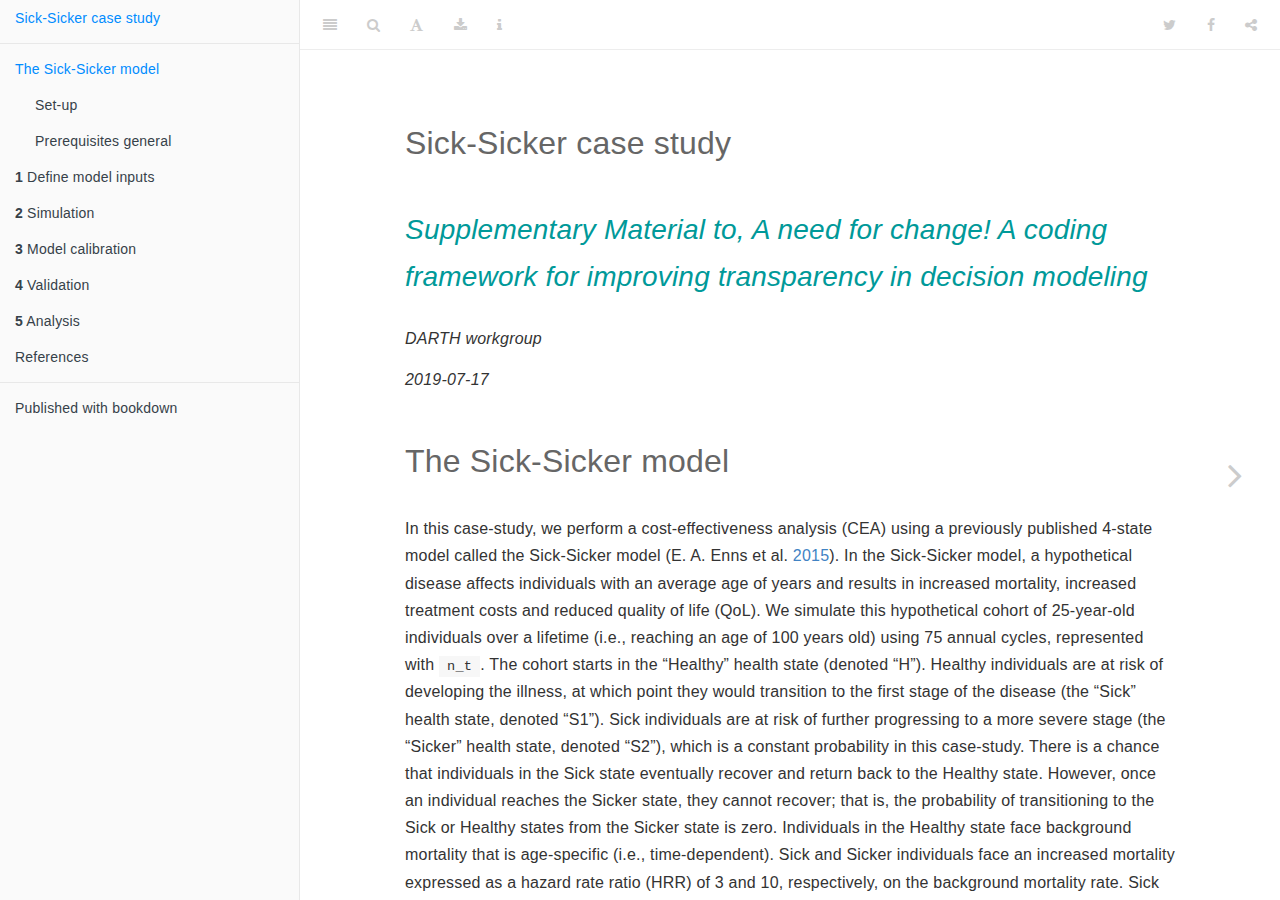
==== commit 4732cd72: "Update naming convention" ====
--- a/report/_book/index.html
+++ b/report/_book/index.html
@@ -24,7 +24,7 @@
 <meta name="author" content="DARTH workgroup" />
 
 
-<meta name="date" content="2019-06-18" />
+<meta name="date" content="2019-07-17" />
 
   <meta name="viewport" content="width=device-width, initial-scale=1" />
   <meta name="apple-mobile-web-app-capable" content="yes" />
@@ -137,22 +137,24 @@
 <h1 class="title">Sick-Sicker case study</h1>
 <h2 class="subtitle"><em>Supplementary Material to, A need for change! A coding framework for improving transparency in decision modeling</em></h2>
 <p class="author"><em>DARTH workgroup</em></p>
-<p class="date"><em>2019-06-18</em></p>
+<p class="date"><em>2019-07-17</em></p>
 </div>
 <div id="the-sick-sicker-model" class="section level1 unnumbered">
 <h1>The Sick-Sicker model</h1>
-<p>In this case-study, we perform a cost-effectiveness analysis (CEA) using a previously published 4-state model called the Sick-Sicker model <span class="citation">(E. A. Enns et al. <a href="#ref-Enns2015">2015</a>)</span>. In the Sick-Sicker model, a hypothetical disease affects individuals with an average age of 25 years and results in increased mortality, increased treatment costs and reduced quality of life (QoL). We simulate this hypothetical cohort of 25-year-old individuals over a lifetime (i.e., reaching an age of 100 years old) using 75 annual cycles, represented with <code>n.t</code>. The cohort starts in the “Healthy” health state (denoted “H”). Healthy individuals are at risk of developing the illness, at which point they would transition to the first stage of the disease (the “Sick” health state, denoted “S1”). Sick individuals are at risk of further progressing to a more severe stage (the “Sicker” health state, denoted “S2”), which is a constant probability in this case-study. There is a chance that individuals in the Sick state eventually recover and return back to the Healthy state. However, once an individual reaches the Sicker state, they cannot recover; that is, the probability of transitioning to the Sick or Healthy states from the Sicker state is zero. Individuals in the Healthy state face background mortality that is age-specific (i.e., time-dependent). Sick and Sicker individuals face an increased mortality expressed as a hazard rate ratio (HR) of 3 and 10, respectively, on the background mortality rate. Sick and Sicker individuals also experience increased health care costs and reduced QoL compared to healthy individuals. Once simulated individuals die, they transition to the “Dead” state (denoted “D”), where they remain. Figure  shows the state-transition diagram of the Sick-Sicker model. The evolution of the cohort is simulated in one-year discrete-time cycles. Both costs and quality-adjusted life years (QALYs) are discounted at an annual rate of 3%.</p>
+<p>In this case-study, we perform a cost-effectiveness analysis (CEA) using a previously published 4-state model called the Sick-Sicker model <span class="citation">(E. A. Enns et al. <a href="#ref-Enns2015">2015</a>)</span>. In the Sick-Sicker model, a hypothetical disease affects individuals with an average age of years and results in increased mortality, increased treatment costs and reduced quality of life (QoL). We simulate this hypothetical cohort of 25-year-old individuals over a lifetime (i.e., reaching an age of 100 years old) using 75 annual cycles, represented with <code>n_t</code>. The cohort starts in the “Healthy” health state (denoted “H”). Healthy individuals are at risk of developing the illness, at which point they would transition to the first stage of the disease (the “Sick” health state, denoted “S1”). Sick individuals are at risk of further progressing to a more severe stage (the “Sicker” health state, denoted “S2”), which is a constant probability in this case-study. There is a chance that individuals in the Sick state eventually recover and return back to the Healthy state. However, once an individual reaches the Sicker state, they cannot recover; that is, the probability of transitioning to the Sick or Healthy states from the Sicker state is zero. Individuals in the Healthy state face background mortality that is age-specific (i.e., time-dependent). Sick and Sicker individuals face an increased mortality expressed as a hazard rate ratio (HRR) of 3 and 10, respectively, on the background mortality rate. Sick and Sicker individuals also experience increased health care costs and reduced QoL compared to healthy individuals. Once simulated individuals die, they transition to the “Dead” state (denoted “D”), where they remain. Figure @ref(fig:STM_Sick_Sicker) shows the state-transition diagram of the Sick-Sicker model. The evolution of the cohort is simulated in one-year discrete-time cycles. Both costs and quality-adjusted life years (QALYs) are discounted at an annual rate of 3%.</p>
 <div class="figure">
-<img src="figs/Sick-Sicker%20figure.png" alt="State-transition diagram of the Sick-Sicker model. Healthy individuals can get Sick, die or stay healthy. Sick individuals can recover, transitioning back to healthy, can die, or stay sick. Once individuals are Sicker, they stay Sicker until they die. " />
-<p class="caption">State-transition diagram of the Sick-Sicker model. Healthy individuals can get Sick, die or stay healthy. Sick individuals can recover, transitioning back to healthy, can die, or stay sick. Once individuals are Sicker, they stay Sicker until they die. </p>
+<img src="figs/Sick_Sicker_STM.png" alt="State-transition diagram of the Sick-Sicker model. Healthy individuals can get Sick, die or stay healthy. Sick individuals can recover, transitioning back to healthy, can die, or stay sick. Once individuals are Sicker, they stay Sicker until they die."  />
+<p class="caption">
+(#fig:STM_Sick_Sicker)State-transition diagram of the Sick-Sicker model. Healthy individuals can get Sick, die or stay healthy. Sick individuals can recover, transitioning back to healthy, can die, or stay sick. Once individuals are Sicker, they stay Sicker until they die.
+</p>
 </div>
 <p>Two alternative strategies exist for this hypothetical disease: a no-treatment and a treatment strategy. Under the treatment strategy, Sick and Sicker individuals receive treatment and continue doing so until they recover or die. The cost of the treatment is additional to the cost of being Sick or Sicker for one year. The treatment improves QoL for those individuals who are Sick but has no effect on the QoL of those who are sicker. To evaluate these two alternative strategies, we perform a CEA.</p>
 <p>We assume that most of the parameters of the Sick-Sicker model and their uncertainty have been previously estimated and are known to the analyst. However, while we can identify those who are afflicted with the illness through obvious symptoms, we can not easily distinguish those in the Sick state from the those in the Sicker state. Thus, we can not directly estimate state-specific mortality hazard rate ratios, nor do we know the transition probability of progressing from Sick to Sicker. Therefore, we calibrate the model to different epidemiological data. We internally validated the calibrated model by comparing the predicted outputs from the model evaluated at the calibrated parameters against the calibration targets <span class="citation">(Eddy et al. <a href="#ref-Eddy2012">2012</a>, <span class="citation">Goldhaber-Fiebert, Stout, and Goldie (<a href="#ref-Goldhaber_Fiebert2010">2010</a>)</span>)</span>.</p>
 <p>As part of the CEA, we conducted different deterministic sensitivity analysis (SA), including one-way and two-way SA, and tornado plots. To quantify the effect of parameter uncertainty on decision uncertainty, we conducted a probabilistic sensitivity analysis (PSA) and reported our uncertainty analysis results with a cost-effectiveness acceptability curve (CEAC), cost-effectiveness acceptability frontier (CEAF) and expected loss curves (ELC) <span class="citation">(Alarid-Escudero et al. <a href="#ref-Alarid-Escudero2019">2019</a>)</span>. We also conducted a value of information (VOI) analysis to determine whether potential future research is needed to reduce parameter uncertainty. All steps of the CEA will be described using the different components of the framework.</p>
 <div id="set-up" class="section level2 unnumbered">
 <h2>Set-up</h2>
-<p>This report is a supplementary material meant to guide you through the <code>R</code> code of a fully functional decision model to showcase the framework described by the Decision Analysis in R for Technologies in Health (DARTH) workgroup in the manuscript <em>A need for change! A coding framework for improving transparency in decision modeling</em>. The code of this analysis can be downloaded from GitHub (<a href="https://github.com/DARTH-git/Decision-Modeling-Framework" class="uri">https://github.com/DARTH-git/Decision-Modeling-Framework</a>). We recommend downloading the case-study files as a single .zip file containing all directories. Unzip the folder and save to your desired directory. The framework is divided into different directories, described in Table 1, that could be accessed from the RStudio project <em>Decision-Modeling-Framework.Rproj</em>. In this framework, you will find multiple directories as described in Table 1 of the main manuscript. We refer to the directory names of this framework and scripts stored in these directories using <em>italic</em> style. This report is created with Markdown and is located in the <em>reports</em> directory of the framework. The figures for the case-study can be found in the <em>figs</em> directory, data required to conduct some of the analyses of the different components are in the <em>data</em> directory and the <code>R</code> scripts with functions, are located in the <em>functions</em> directory. The main <code>R</code> scripts that conduct the analyses of the different components of the framework are stored in the <code>R</code> directory. In this document we do not show all the <code>R</code> code we refer to. Therefore, it is important to follow along while reading this document. To make sure you have all the required packages needed to run all the code, first install all the required packages by running the <em>00_general-setup.R</em> script in the <code>R</code> directory.</p>
-<div class="sourceCode"><pre class="sourceCode r"><code class="sourceCode r"><span class="kw">source</span>(<span class="st">&quot;R/app0_packages-setup.R&quot;</span>)</code></pre></div>
+<p>This report is a supplementary material meant to guide you through the <code>R</code> code of a fully functional decision model to showcase the framework described by the Decision Analysis in R for Technologies in Health (DARTH) workgroup in the manuscript <em>A need for change! A coding framework for improving transparency in decision modeling</em>. The code of this analysis can be downloaded from GitHub (<a href="https://github.com/DARTH-git/Decision-Modeling-Framework" class="uri">https://github.com/DARTH-git/Decision-Modeling-Framework</a>). We recommend downloading the case-study files as a single .zip file containing all directories. Unzip the folder and save to your desired directory. The framework is divided into different directories, described in Table 1, that could be accessed from the RStudio project <em>Decision-Modeling-Framework.Rproj</em>. In this framework, you will find multiple directories as described in Table 1 of the main manuscript. We refer to the directory names of this framework and scripts stored in these directories using <em>italic</em> style. This report is created with Markdown and is located in the <em>reports</em> directory of the framework. The figures for the case-study can be found in the <em>figs</em> directory, data required to conduct some of the analyses of the different components are in the <em>data</em> directory and the <code>R</code> scripts with functions, are located in the <em>R</em> directory. The main <code>R</code> scripts that conduct the analyses of the different components of the framework are stored in the <code>analysis</code> directory. In this document we do not show all the <code>R</code> code we refer to. Therefore, it is important to follow along while reading this document. To make sure you have all the required packages needed to run all the code, first install all the required packages by running the <em>00_general_setup.R</em> script in the <code>analysis</code> directory.</p>
+<div class="sourceCode"><pre class="sourceCode r"><code class="sourceCode r"><span class="kw">source</span>(<span class="st">&quot;analysis/app0_packages_setup.R&quot;</span>)</code></pre></div>
 </div>
 <div id="prerequisites-general" class="section level2 unnumbered">
 <h2>Prerequisites general</h2>
@@ -161,22 +163,13 @@
 <span class="co"># or the development version</span>
 <span class="co"># devtools::install_github(&quot;rstudio/bookdown&quot;)</span></code></pre></div>
 <p>To compile this example to PDF, you need XeLaTeX. You are recommended to install TinyTeX (which includes XeLaTeX): <a href="https://yihui.name/tinytex/" class="uri">https://yihui.name/tinytex/</a>.</p>
-<div class="sourceCode"><pre class="sourceCode r"><code class="sourceCode r"><span class="co"># automatically create a bib database for R packages</span>
-knitr<span class="op">::</span><span class="kw">write_bib</span>(<span class="kw">c</span>(
-  <span class="kw">.packages</span>(), <span class="st">&#39;bookdown&#39;</span>, <span class="st">&#39;knitr&#39;</span>, <span class="st">&#39;rmarkdown&#39;</span>, <span class="st">&#39;dplyr&#39;</span>, <span class="st">&#39;truncnorm&#39;</span>, 
-                           <span class="st">&#39;lhs&#39;</span>, <span class="st">&#39;IMIS&#39;</span>, <span class="st">&#39;matrixStats&#39;</span>,
-                           <span class="st">&#39;plotrix&#39;</span>, <span class="st">&#39;psych&#39;</span>, <span class="st">&quot;survival&quot;</span>,
-                           <span class="st">&quot;scatterplot3d&quot;</span>, <span class="st">&quot;reshape2&quot;</span>,
-                           <span class="st">&quot;BiocManager&quot;</span>, <span class="st">&quot;devtools&quot;</span>,
-                           <span class="st">&quot;shiny&quot;</span>, <span class="st">&quot;rstudioapi&quot;</span>, <span class="st">&#39;nlme&#39;</span>
-), <span class="st">&#39;packages.bib&#39;</span>)</code></pre></div>
 
 </div>
 </div>
 <h3>References</h3>
 <div id="refs" class="references">
 <div id="ref-Alarid-Escudero2019">
-<p>Alarid-Escudero, F, EA. Enns, KM. Kuntz, TL. Michaud, and H Jalal. 2019. “‘Time Traveling Is Just Too Dangerous’ But Some Methods Are Worth Revisiting: The Advantages of Expected Loss Curves Over Cost-Effectiveness Acceptability Curves and Frontier.” <em>Value in Health</em> In Press.</p>
+<p>Alarid-Escudero, F, EA. Enns, KM. Kuntz, TL. Michaud, and H Jalal. 2019. “‘Time Traveling Is Just Too Dangerous’ But Some Methods Are Worth Revisiting: The Advantages of Expected Loss Curves Over Cost-Effectiveness Acceptability Curves and Frontier.” <em>Value in Health</em> 22 (5): 611–18. doi:<a href="https://doi.org/10.1016/j.jval.2019.02.008">10.1016/j.jval.2019.02.008</a>.</p>
 </div>
 <div id="ref-Eddy2012">
 <p>Eddy, David M., William Hollingworth, J. Jaime Caro, Joel Tsevat, Kathryn M. McDonald, and John B. Wong. 2012. “Model transparency and validation: A report of the ISPOR-SMDM modeling good research practices task force-7.” <em>Medical Decision Making</em> 32 (5): 733–43. doi:<a href="https://doi.org/10.1177/0272989X12454579">10.1177/0272989X12454579</a>.</p>
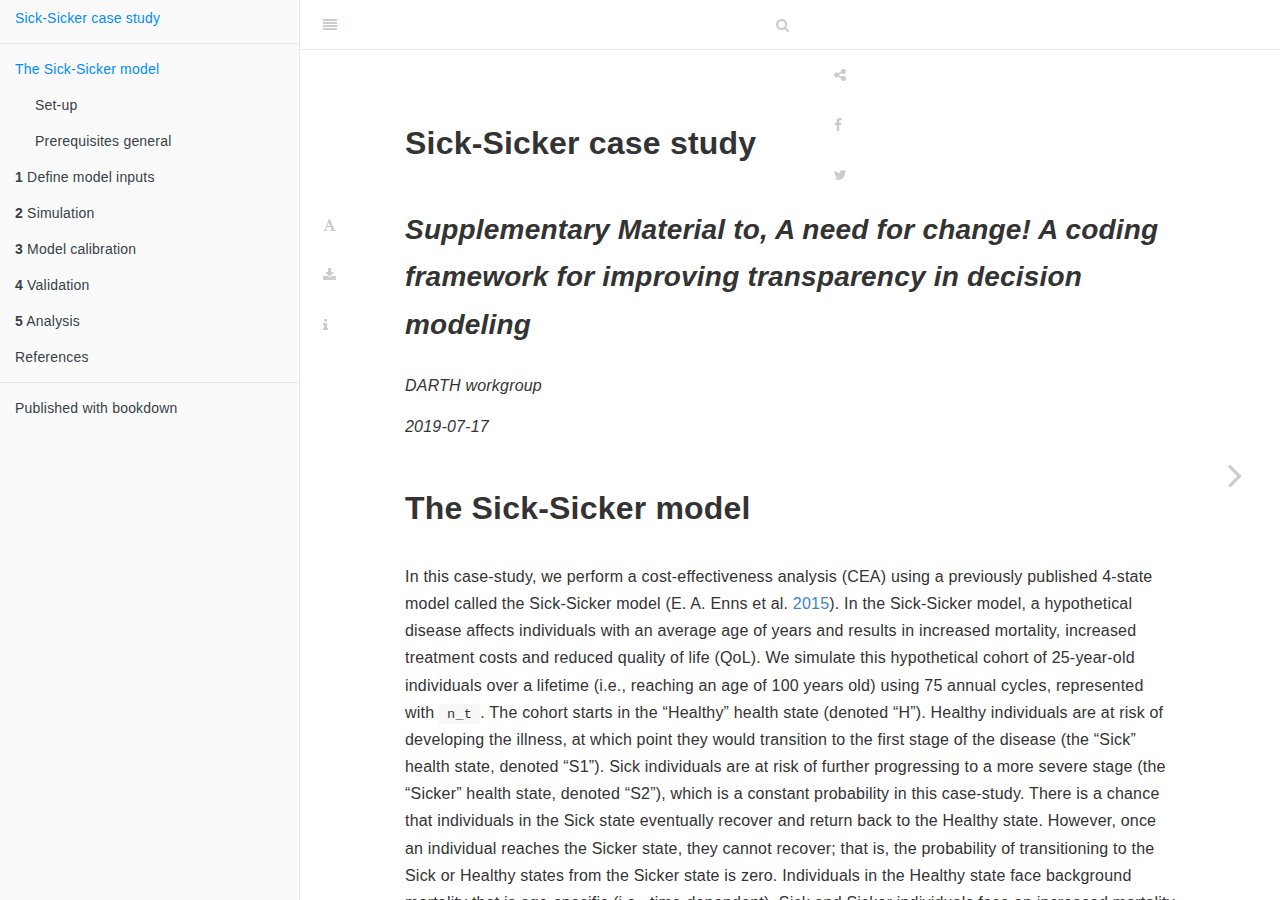
==== commit 93152b38: "update naming convention" ====
--- a/report/_book/index.html
+++ b/report/_book/index.html
@@ -87,7 +87,7 @@
 code > span.in { color: #60a0b0; font-weight: bold; font-style: italic; } /* Information */
 </style>
 
-<link rel="stylesheet" href="darth.css" type="text/css" />
+<link rel="stylesheet" href="default.css" type="text/css" />
 </head>
 
 <body>
--- a/report/_book/default.css
+++ b/report/_book/default.css
@@ -0,0 +1,72 @@
+a, a > code {
+  color: rgb(249, 38, 114);
+  text-decoration: none;
+}
+.footnote {
+  position: absolute;
+  bottom: 3em;
+  padding-right: 4em;
+  font-size: 90%;
+}
+.remark-code-line-highlighted     { background-color: #ffff88; }
+
+.inverse {
+  background-color: #272822;
+  color: #d6d6d6;
+  text-shadow: 0 0 20px #333;
+}
+.inverse h1, .inverse h2, .inverse h3 {
+  color: #f3f3f3;
+}
+/* Two-column layout */
+.left-column {
+  color: #777;
+  width: 20%;
+  height: 92%;
+  float: left;
+}
+.left-column h2:last-of-type, .left-column h3:last-child {
+  color: #000;
+}
+.right-column {
+  width: 75%;
+  float: right;
+  padding-top: 1em;
+}
+.pull-left {
+  float: left;
+  width: 47%;
+}
+.pull-right {
+  float: right;
+  width: 47%;
+}
+.pull-right ~ * {
+  clear: both;
+}
+img, video, iframe {
+  max-width: 100%;
+}
+blockquote {
+  border-left: solid 5px lightgray;
+  padding-left: 1em;
+}
+.remark-slide table {
+  margin: auto;
+  border-top: 1px solid #666;
+  border-bottom: 1px solid #666;
+}
+.remark-slide table thead th { border-bottom: 1px solid #ddd; }
+th, td { padding: 5px; }
+.remark-slide thead, .remark-slide tfoot, .remark-slide tr:nth-child(even) { background: #eee }
+
+@page { margin: 0; }
+@media print {
+  .remark-slide-scaler {
+    width: 100% !important;
+    height: 100% !important;
+    transform: scale(1) !important;
+    top: 0 !important;
+    left: 0 !important;
+  }
+}
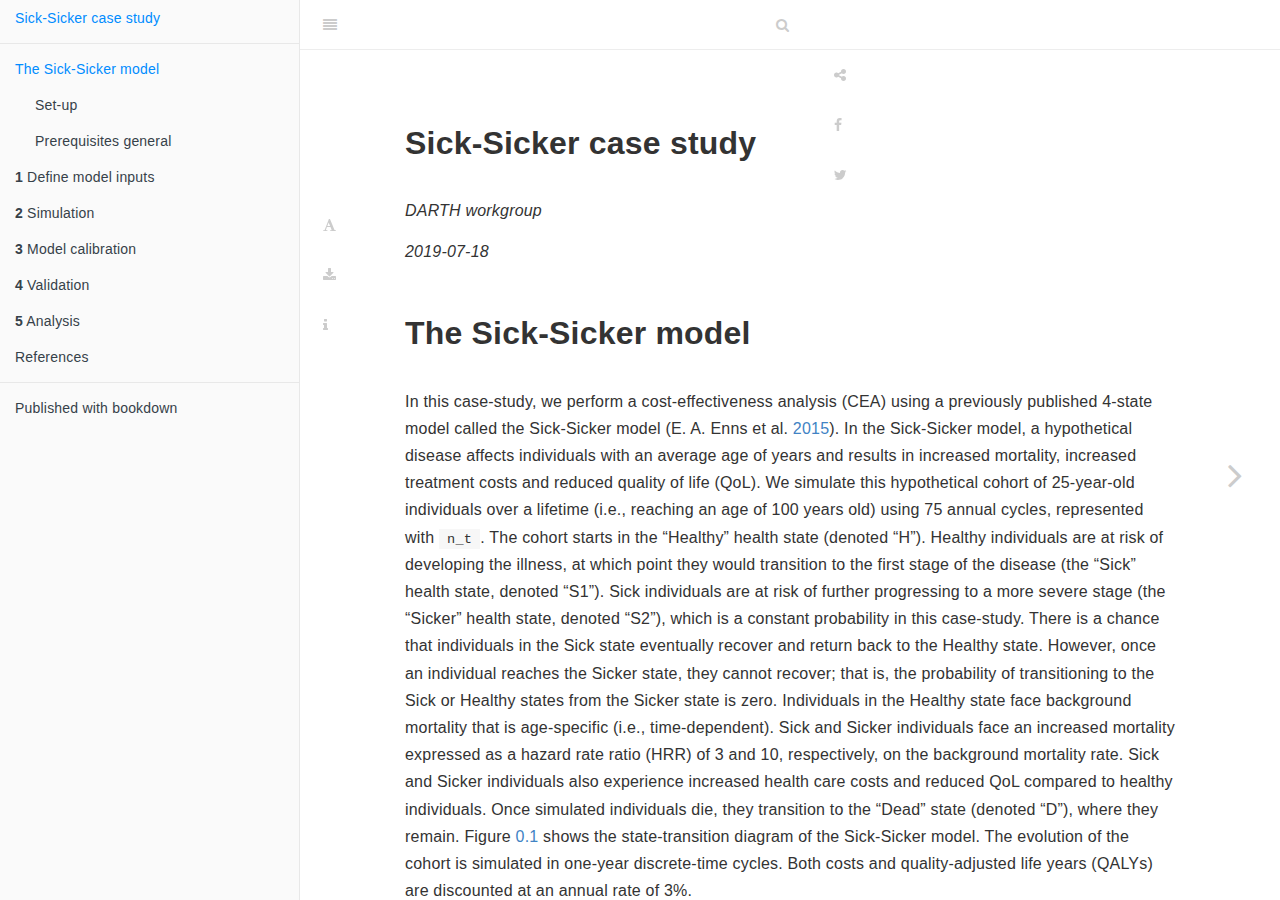
==== commit 5b24c080: "Improve naming conventions and fix labels" ====
--- a/report/_book/index.html
+++ b/report/_book/index.html
@@ -5,26 +5,26 @@
   <meta charset="utf-8" />
   <meta http-equiv="X-UA-Compatible" content="IE=edge" />
   <title>Sick-Sicker case study</title>
-  <meta name="description" content="Sick-Sicker case study" />
-  <meta name="generator" content="bookdown 0.11 and GitBook 2.6.7" />
+  <meta name="description" content="Supplementary Material to, A need for change! A coding framework for improving transparency in decision modeling." />
+  <meta name="generator" content="bookdown 0.12 and GitBook 2.6.7" />
 
   <meta property="og:title" content="Sick-Sicker case study" />
   <meta property="og:type" content="book" />
   
   
-  
-  
+  <meta property="og:description" content="Supplementary Material to, A need for change! A coding framework for improving transparency in decision modeling." />
+  <meta name="github-repo" content="rstudio/bookdown-demo" />
 
   <meta name="twitter:card" content="summary" />
   <meta name="twitter:title" content="Sick-Sicker case study" />
   
-  
+  <meta name="twitter:description" content="Supplementary Material to, A need for change! A coding framework for improving transparency in decision modeling." />
   
 
 <meta name="author" content="DARTH workgroup" />
 
 
-<meta name="date" content="2019-07-17" />
+<meta name="date" content="2019-07-18" />
 
   <meta name="viewport" content="width=device-width, initial-scale=1" />
   <meta name="apple-mobile-web-app-capable" content="yes" />
@@ -135,17 +135,16 @@
             <section class="normal" id="section-">
 <div id="header">
 <h1 class="title">Sick-Sicker case study</h1>
-<h2 class="subtitle"><em>Supplementary Material to, A need for change! A coding framework for improving transparency in decision modeling</em></h2>
 <p class="author"><em>DARTH workgroup</em></p>
-<p class="date"><em>2019-07-17</em></p>
+<p class="date"><em>2019-07-18</em></p>
 </div>
 <div id="the-sick-sicker-model" class="section level1 unnumbered">
 <h1>The Sick-Sicker model</h1>
-<p>In this case-study, we perform a cost-effectiveness analysis (CEA) using a previously published 4-state model called the Sick-Sicker model <span class="citation">(E. A. Enns et al. <a href="#ref-Enns2015">2015</a>)</span>. In the Sick-Sicker model, a hypothetical disease affects individuals with an average age of years and results in increased mortality, increased treatment costs and reduced quality of life (QoL). We simulate this hypothetical cohort of 25-year-old individuals over a lifetime (i.e., reaching an age of 100 years old) using 75 annual cycles, represented with <code>n_t</code>. The cohort starts in the “Healthy” health state (denoted “H”). Healthy individuals are at risk of developing the illness, at which point they would transition to the first stage of the disease (the “Sick” health state, denoted “S1”). Sick individuals are at risk of further progressing to a more severe stage (the “Sicker” health state, denoted “S2”), which is a constant probability in this case-study. There is a chance that individuals in the Sick state eventually recover and return back to the Healthy state. However, once an individual reaches the Sicker state, they cannot recover; that is, the probability of transitioning to the Sick or Healthy states from the Sicker state is zero. Individuals in the Healthy state face background mortality that is age-specific (i.e., time-dependent). Sick and Sicker individuals face an increased mortality expressed as a hazard rate ratio (HRR) of 3 and 10, respectively, on the background mortality rate. Sick and Sicker individuals also experience increased health care costs and reduced QoL compared to healthy individuals. Once simulated individuals die, they transition to the “Dead” state (denoted “D”), where they remain. Figure @ref(fig:STM_Sick_Sicker) shows the state-transition diagram of the Sick-Sicker model. The evolution of the cohort is simulated in one-year discrete-time cycles. Both costs and quality-adjusted life years (QALYs) are discounted at an annual rate of 3%.</p>
-<div class="figure">
-<img src="figs/Sick_Sicker_STM.png" alt="State-transition diagram of the Sick-Sicker model. Healthy individuals can get Sick, die or stay healthy. Sick individuals can recover, transitioning back to healthy, can die, or stay sick. Once individuals are Sicker, they stay Sicker until they die."  />
+<p>In this case-study, we perform a cost-effectiveness analysis (CEA) using a previously published 4-state model called the Sick-Sicker model <span class="citation">(E. A. Enns et al. <a href="#ref-Enns2015">2015</a>)</span>. In the Sick-Sicker model, a hypothetical disease affects individuals with an average age of years and results in increased mortality, increased treatment costs and reduced quality of life (QoL). We simulate this hypothetical cohort of 25-year-old individuals over a lifetime (i.e., reaching an age of 100 years old) using 75 annual cycles, represented with <code>n_t</code>. The cohort starts in the “Healthy” health state (denoted “H”). Healthy individuals are at risk of developing the illness, at which point they would transition to the first stage of the disease (the “Sick” health state, denoted “S1”). Sick individuals are at risk of further progressing to a more severe stage (the “Sicker” health state, denoted “S2”), which is a constant probability in this case-study. There is a chance that individuals in the Sick state eventually recover and return back to the Healthy state. However, once an individual reaches the Sicker state, they cannot recover; that is, the probability of transitioning to the Sick or Healthy states from the Sicker state is zero. Individuals in the Healthy state face background mortality that is age-specific (i.e., time-dependent). Sick and Sicker individuals face an increased mortality expressed as a hazard rate ratio (HRR) of 3 and 10, respectively, on the background mortality rate. Sick and Sicker individuals also experience increased health care costs and reduced QoL compared to healthy individuals. Once simulated individuals die, they transition to the “Dead” state (denoted “D”), where they remain. Figure <a href="index.html#fig:STM-Sick-Sicker">0.1</a> shows the state-transition diagram of the Sick-Sicker model. The evolution of the cohort is simulated in one-year discrete-time cycles. Both costs and quality-adjusted life years (QALYs) are discounted at an annual rate of 3%.</p>
+<div class="figure"><span id="fig:STM-Sick-Sicker"></span>
+<img src="figs/Sick_Sicker_STM.png" alt="State-transition diagram of the Sick-Sicker model. Healthy individuals can get Sick, die or stay healthy. Sick individuals can recover, transitioning back to healthy, can die, or stay sick. Once individuals are Sicker, they stay Sicker until they die." width="374" />
 <p class="caption">
-(#fig:STM_Sick_Sicker)State-transition diagram of the Sick-Sicker model. Healthy individuals can get Sick, die or stay healthy. Sick individuals can recover, transitioning back to healthy, can die, or stay sick. Once individuals are Sicker, they stay Sicker until they die.
+Figure 0.1: State-transition diagram of the Sick-Sicker model. Healthy individuals can get Sick, die or stay healthy. Sick individuals can recover, transitioning back to healthy, can die, or stay sick. Once individuals are Sicker, they stay Sicker until they die.
 </p>
 </div>
 <p>Two alternative strategies exist for this hypothetical disease: a no-treatment and a treatment strategy. Under the treatment strategy, Sick and Sicker individuals receive treatment and continue doing so until they recover or die. The cost of the treatment is additional to the cost of being Sick or Sicker for one year. The treatment improves QoL for those individuals who are Sick but has no effect on the QoL of those who are sicker. To evaluate these two alternative strategies, we perform a CEA.</p>
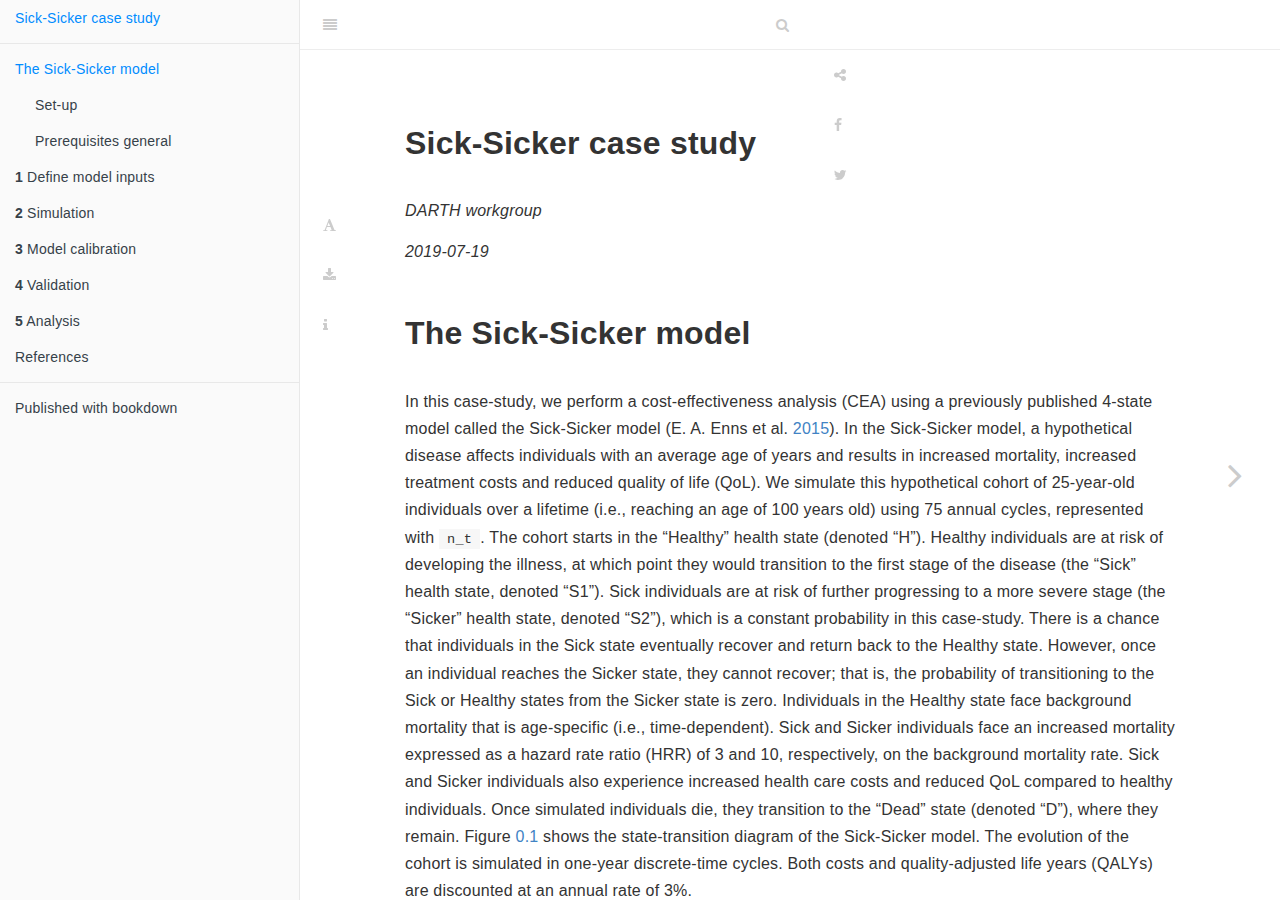
==== commit fade2772: "naming" ====
--- a/report/_book/index.html
+++ b/report/_book/index.html
@@ -24,7 +24,7 @@
 <meta name="author" content="DARTH workgroup" />
 
 
-<meta name="date" content="2019-07-18" />
+<meta name="date" content="2019-07-19" />
 
   <meta name="viewport" content="width=device-width, initial-scale=1" />
   <meta name="apple-mobile-web-app-capable" content="yes" />
@@ -136,7 +136,7 @@
 <div id="header">
 <h1 class="title">Sick-Sicker case study</h1>
 <p class="author"><em>DARTH workgroup</em></p>
-<p class="date"><em>2019-07-18</em></p>
+<p class="date"><em>2019-07-19</em></p>
 </div>
 <div id="the-sick-sicker-model" class="section level1 unnumbered">
 <h1>The Sick-Sicker model</h1>
